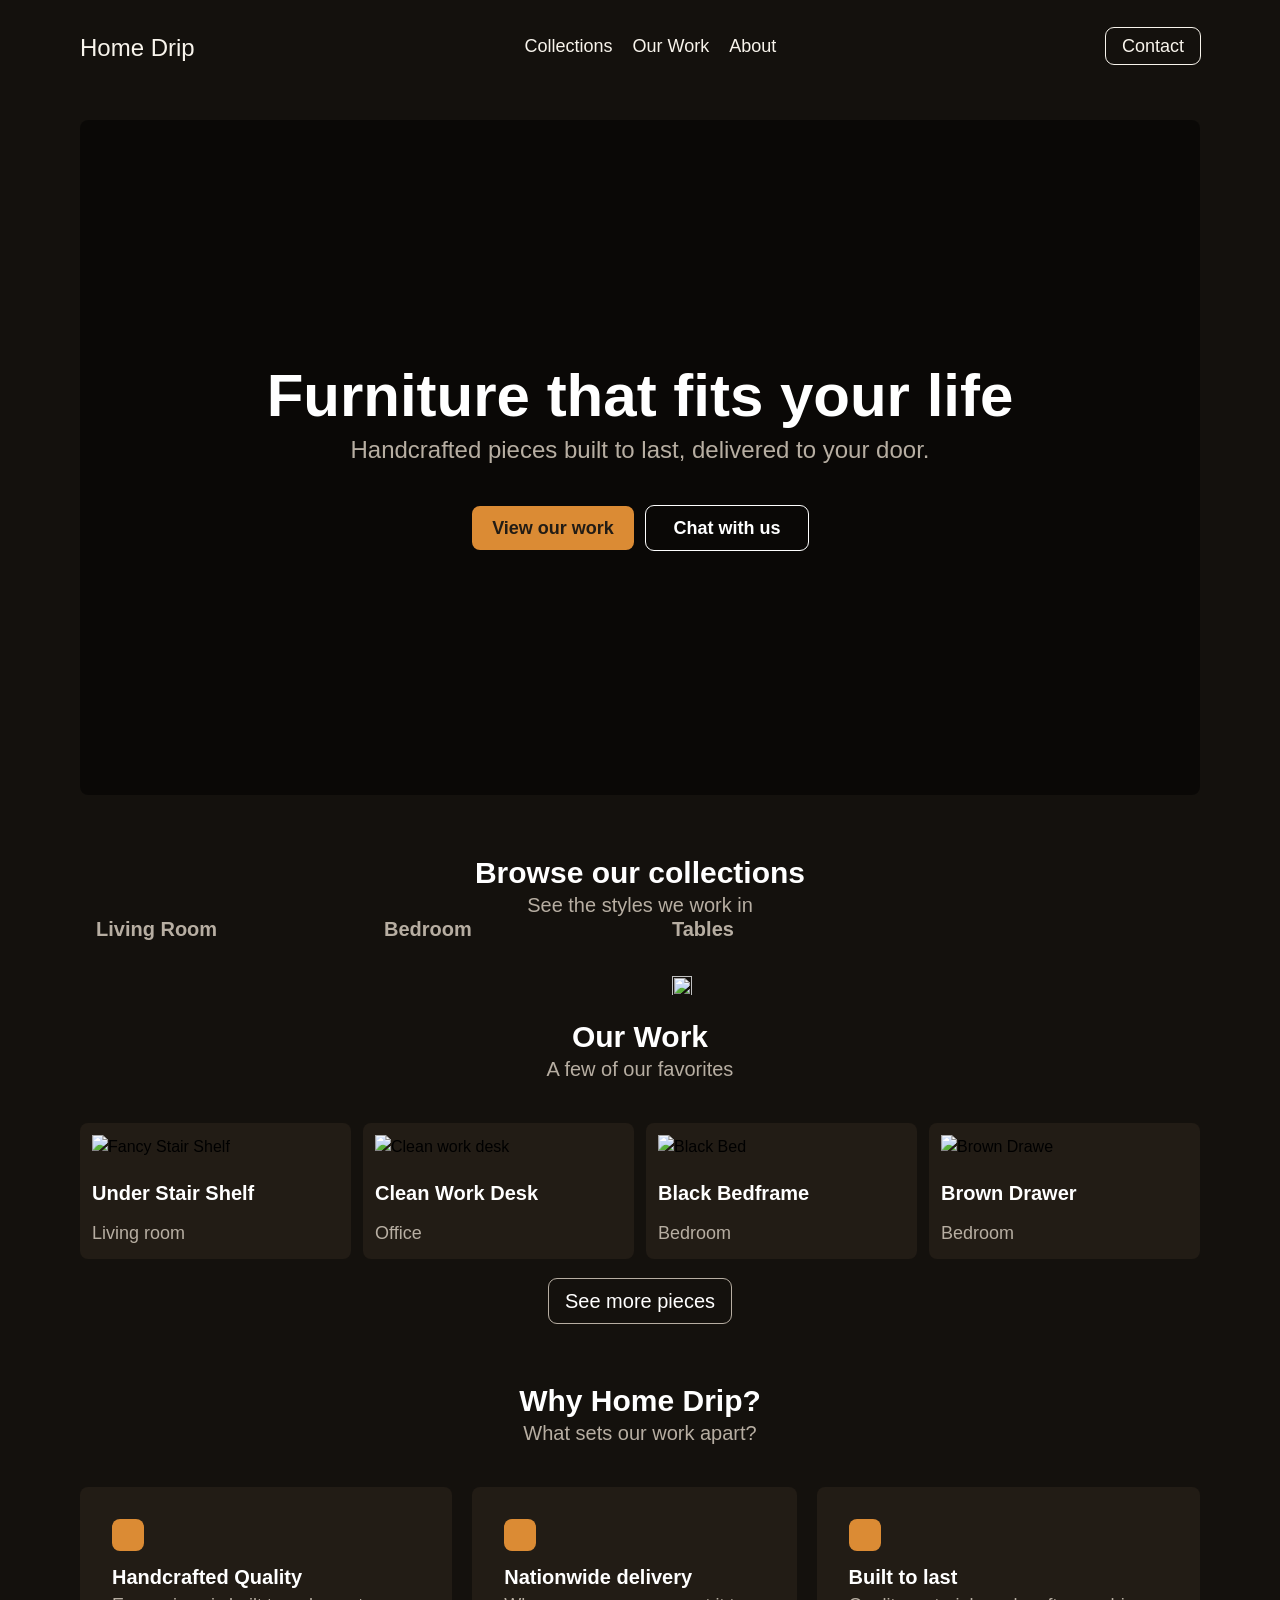
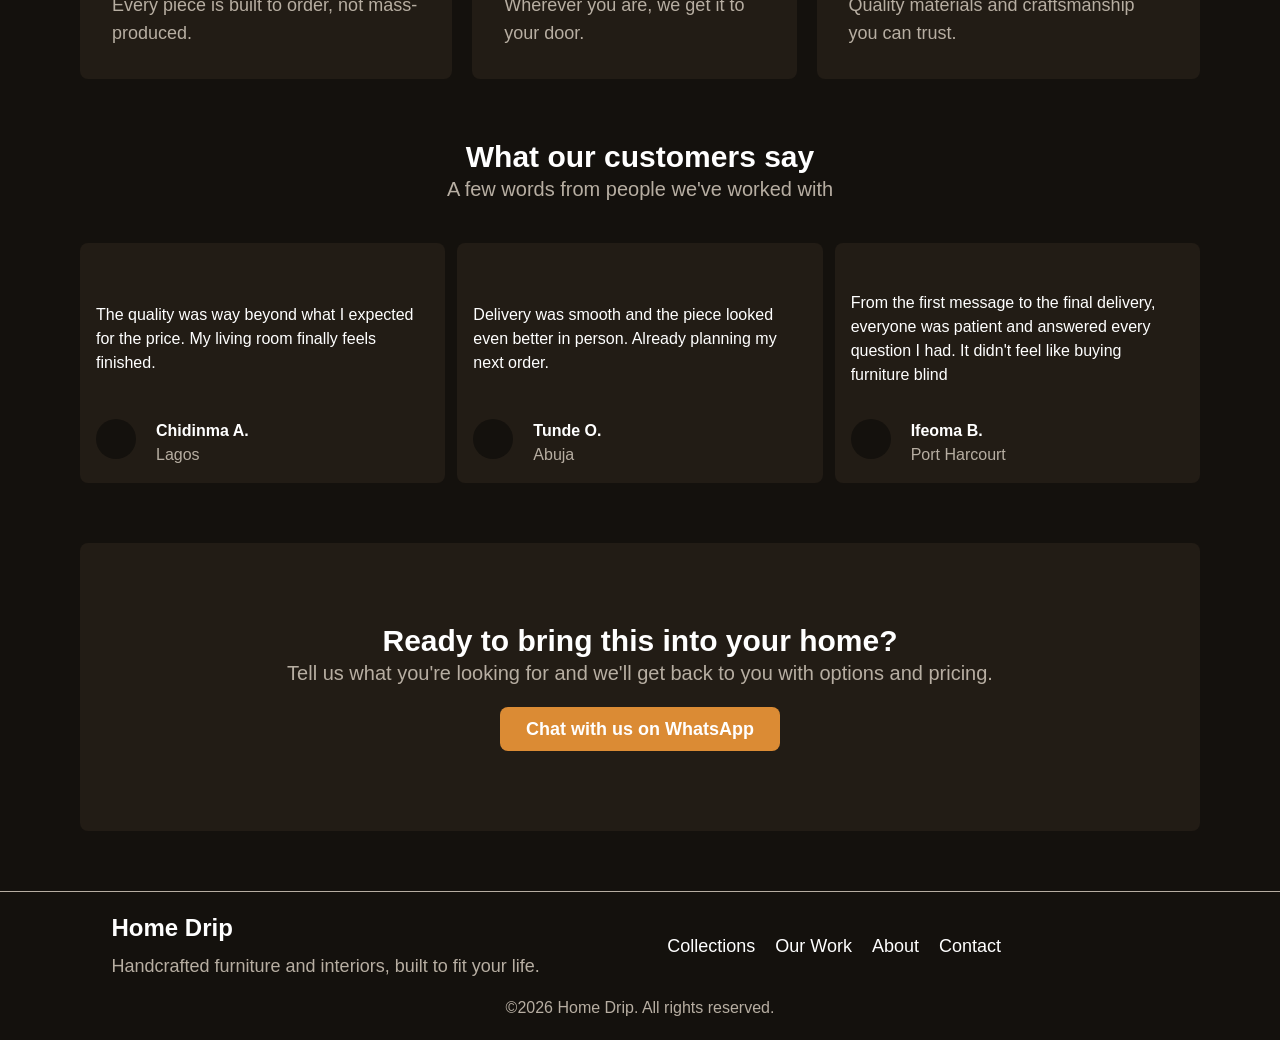
==== index.html @ f7064593 "File path check" ====
<!DOCTYPE html>
<html lang="en" class="scroll-smooth">
<head>
    <meta charset="UTF-8">
    <meta name="viewport" content="width=device-width, initial-scale=1.0">
    <link rel="stylesheet" href="./src/output.css">
    <script src="https://kit.fontawesome.com/fe6bbb0a27.js" crossorigin="anonymous"></script>
    <title>HomeDrip</title>
</head>
<body class="bg-base relative">
    <header class="fixed top-0 w-full z-100">
        <nav id="navbar" class="flex justify-between p-4 md:p-8 lg:px-20 text-text-primary">
            <div class="text-lg md:text-xl lg:text-2xl">Home Drip</div>

            <div class="hidden md:block">
                <ul class="flex gap-5 md:text-lg md:gap-5">
                    <a href="#collections" class="relative hover:text-primary hover:duration-300 after:absolute after:bottom-0 after:left-0 after:h-[2px] after:w-0 after:bg-primary after:transition-all after:duration-300 hover:after:w-full"><li>Collections</li></a>
                    <a href="#our-work" class="relative hover:text-primary hover:duration-300 after:absolute after:bottom-0 after:left-0 after:h-[2px] after:w-0 after:bg-primary after:transition-all after:duration-300 hover:after:w-full"><li>Our Work</li></a>
                    <a href="#about" class="relative hover:text-primary hover:duration-300 after:absolute after:bottom-0 after:left-0 after:h-[2px] after:w-0 after:bg-primary after:transition-all after:duration-300 hover:after:w-full"><li>About</li></a>
                </ul>
            </div>

            <div class="hidden md:block hover:-translate-y-2 transition duration-300">
                <a href="#contact" class="py-2 px-4 outline rounded-lg hover:outline hover:outline-primary hover:text-primary transition duration-400 md:text-lg">Contact</a>
            </div>

            <div id="hamburger" class="md:hidden w-6 h-6 flex flex-col justify-center gap-2">
                <span id="bar1" class="w-6 h-0.5 bg-text-primary rounded-full transition-transform duration-700"></span>
                <span id="bar2" class="w-6 h-0.5 bg-text-primary rounded-full transition-transform duration-700"></span>
                <span id="bar3" class="w-6 h-0.5 bg-text-primary rounded-full transition-transform duration-700"></span>
            </div>
        </nav>

        <div id="mobile-menu" class="hidden w-full h-auto p-5 bg-primary opacity-0 -translate-y-4 transition-all duration-700 pointer-events-none">
            <ul class="text-center flex flex-col gap-3">
                <a href="#collections" class="p-3 border rounded-lg text-white font-semibold active:bg-base"><li>Collections</li></a>
                <a href="#our-work" class="p-3 border rounded-lg text-white font-semibold active:bg-base"><li>Our Work</li></a>
                <a href="#about" class="p-3 border rounded-lg text-white font-semibold active:bg-base"><li>About</li></a>
                <a href="#contact" class="p-3 border rounded-lg text-white font-semibold active:bg-base"><li>Contact</li></a>
            </ul>
        </div>
    </header>

    <main class="px-5 md:px-10 lg:px-20">

        <!-- Hero Section -->
        <section class="w-full mb-15">

            <div class="mt-30 flex flex-col gap-5 md:flex-row lg:justify-center lg:items-center lg:h-[75vh] lg:overflow-hidden lg:relative lg:rounded-lg">

                <div class="rounded-xl md:hidden"><img src="https://res.cloudinary.com/pnfbjbp5/image/upload/v1790173655/Designer_1_mxif1m.png" alt="" class="rounded-xl"></div>

                <div class="text-white z-10 flex-1 flex flex-col gap-5 md:justify-center md:gap-10">
                    <div class="lg:mx-auto lg:text-center">
                        <h1 class="text-2xl font-semibold mb-2 md:text-3xl lg:text-6xl">Furniture that fits your life</h1>

                        <p class="text-text-muted md:text-lg lg:text-2xl">Handcrafted pieces built to last, delivered to your door.</p>
                    </div>

                    <div class="flex flex-col gap-3 text-center font-bold md:w-[70%] lg:w-[30%] lg:flex-row lg:text-lg lg:mx-auto">
                        <a href="#our-work" class="px-4 py-2 bg-primary text-surface rounded-lg hover:bg-primary/50 hover:text-white lg:flex-1">View our work</a>
                        <a href="https://wa.me/2348119739827" class="px-4 py-2 outline rounded-lg hover:bg-surface lg:flex-1">Chat with us</a>
                    </div>
                </div>

                <div class="hidden md:flex w-[50%] lg:w-full rounded-lg overflow-hidden lg:absolute"><img src="https://res.cloudinary.com/pnfbjbp5/image/upload/v1790173655/Designer_1_mxif1m.png" alt="" class="lg:w-full"></div>

                <div class="lg:absolute lg:w-full lg:h-full lg:bg-black/50 top-0 left-0 z-5"></div>

            </div>

        </section>

        <!-- Browse Our Collections -->
        <section id="collections" class="mb-15">

            <div>
                <div class="mb-5 lg:text-center lg:mb-10">
                    <h2 class="text-white text-xl font-semibold md:text-2xl lg:text-3xl">Browse our collections</h2>
                    <P class="text-text-muted md:text-lg lg:text-xl">See the styles we work in</P>
                </div>

                <div class="grid grid-cols-2 lg:grid-cols-4 lg:gap-8 gap-3">
                        <div class="relative text-text-muted lg:bg-[url(https://res.cloudinary.com/pnfbjbp5/image/upload/v1790334566/brown-chair-tv-console_bxjtbb.jpg)] lg:bg-cover rounded-lg">
                        <div class="absolute bg-base/50 w-full h-full"></div>
                        
                        <img src="https://res.cloudinary.com/pnfbjbp5/image/upload/v1790334566/brown-chair-tv-console_bxjtbb.jpg" alt="" class="lg:hidden">

                        <div class="absolute top-2 left-2 md:text-lg lg:text-xl md:left-4 md:top-4"><i class="fa-solid fa-couch"></i></div>
                        <div class="absolute bottom-2 left-2 font-bold md:text-lg lg:text-xl md:left-4 md:bottom-4">Living Room</div>
                        </div>

                    <div class="relative text-text-muted bg-[url(https://res.cloudinary.com/pnfbjbp5/image/upload/v1790168865/147936d4-1750-4619-88d1-a25b05a998a7_lohdo0.jpg)] bg-cover rounded-lg">
                        <div class="absolute bg-base/50 w-full h-full"></div>

                        <div class="absolute top-2 left-2 md:text-lg lg:text-xl md:left-4 md:top-4"><i class="fa-solid fa-bed"></i></div>
                        <div class="absolute bottom-2 left-2 font-bold md:text-lg lg:text-xl md:left-4 md:bottom-4">Bedroom</div>
                    </div>

                    <div class="relative text-text-muted bg-[url(https://res.cloudinary.com/pnfbjbp5/image/upload/v1790337154/black-white-table-1_vdnwpt.jpg)] bg-cover rounded-lg">
                        <div class="absolute bg-base/50 w-full h-full"></div>
                        
                        <div class="absolute top-2 left-2 md:text-lg lg:text-xl md:left-4 md:top-4"><img src="https://res.cloudinary.com/pnfbjbp5/image/upload/v1790338734/free_icon_1_fcdsuo.svg" alt="" class="w-5 h-5"></div>
                        <div class="absolute bottom-2 left-2 font-bold md:text-lg lg:text-xl md:left-4 md:bottom-4">Tables</div>
                    </div>

                    <div class="relative text-text-muted rounded-lg overflow-hidden">
                        <div class="absolute bg-base/50 w-full h-full"></div>
                        
                        <img src="https://res.cloudinary.com/pnfbjbp5/image/upload/v1790403546/dark-brown-table_etonez.jpg" alt="">

                        <div class="absolute top-2 left-2 md:text-lg lg:text-xl md:left-4 md:top-4"><img src="https://res.cloudinary.com/pnfbjbp5/image/upload/v1790400155/office_desk_studio_desk_chair_furniture_table_lamp_office_icon_124445_iwxhak.svg" alt="" class="w-5 h-5"></div>
                        <div class="absolute bottom-2 left-2 font-bold md:text-lg lg:text-xl md:left-4 md:bottom-4">Office</div>
                    </div>
                </div>
            </div>

        </section>

        <!-- Our Work -->
        <section id="our-work" class="mb-15">
            <div class="flex flex-col">
                <div class="mb-5 lg:text-center lg:mb-10">
                    <h2 class="text-white text-xl font-semibold md:text-2xl lg:text-3xl">Our Work</h2>
                    <p class="text-text-muted md:text-lg lg:text-xl">A few of our favorites</p>
                </div>

                <div class="grid grid-cols-2 gap-3 md:grid-cols-3 lg:grid-cols-4">

                    <div class="piece-card p-3 bg-surface flex flex-col gap-3 lg:gap-5 rounded-lg cursor-pointer transition duration-300 hover:-translate-y-1 hover:shadow-xl" data-piece-id="under-stair-shelf" role="button" tabindex="0" aria-label="View Under Stair Shelf">
                        <img src="https://res.cloudinary.com/pnfbjbp5/image/upload/v1790173311/stair-shelf-light_pn411f.jpg" alt="Fancy Stair Shelf" class="h-[60%] lg:h-[70%]">

                        <div class="flex flex-col lg:gap-3">
                            <h3 class="text-white font-bold lg:text-xl">Under Stair Shelf</h3>
                            <p class="text-text-muted lg:text-lg">Living room</p>
                        </div>
                    </div>

                    <div class="piece-card p-3 bg-surface flex flex-col gap-3 lg:gap-5 rounded-lg cursor-pointer transition duration-300 hover:-translate-y-1 hover:shadow-xl" data-piece-id="clean-work-desk" role="button" tabindex="0" aria-label="View Clean Work Desk">
                        <img src="https://res.cloudinary.com/pnfbjbp5/image/upload/v1790401933/black-white-table-drawer_jtpmjr.jpg" alt="Clean work desk" class="h-[60%] lg:h-[70%]">

                        <div class="flex flex-col lg:gap-3">
                            <h3 class="text-white font-bold lg:text-xl">Clean Work Desk</h3>
                            <p class="text-text-muted lg:text-lg">Office</p>
                        </div>
                    </div>

                    <div class="piece-card p-3 bg-surface flex flex-col gap-3 lg:gap-5 rounded-lg cursor-pointer transition duration-300 hover:-translate-y-1 hover:shadow-xl" data-piece-id="black-bedframe" role="button" tabindex="0" aria-label="View Black Bedframe">
                        <img src="https://res.cloudinary.com/pnfbjbp5/image/upload/v1790401973/black-bed_hqzvat.jpg" alt="Black Bed" class="h-[60%] lg:h-[70%]">

                        <div class="flex flex-col lg:gap-3">
                            <h3 class="text-white font-bold lg:text-xl">Black Bedframe</h3>
                            <p class="text-text-muted lg:text-lg">Bedroom</p>
                        </div>
                    </div>

                    <div class="piece-card p-3 bg-surface flex flex-col gap-3 rounded-lg md:hidden lg:flex lg:gap-5 cursor-pointer transition duration-300 hover:-translate-y-1 hover:shadow-xl" data-piece-id="brown-drawer" role="button" tabindex="0" aria-label="View Brown Drawer">
                        <img src="https://res.cloudinary.com/pnfbjbp5/image/upload/v1790402412/brown-drawer_i7ycuj.jpg" alt="Brown Drawe" class="h-[60%] lg:h-[70%]">

                        <div class="flex flex-col lg:gap-3">
                            <h3 class="text-white font-bold lg:text-xl">Brown Drawer</h3>
                            <p class="text-text-muted lg:text-lg">Bedroom</p>
                        </div>
                    </div>
                </div>

                <a href="gallery.html" class="mt-5 inline-block py-2 px-4 outline outline-text-muted text-white rounded-lg mx-auto hover:bg-primary transition duration-300 lg:text-xl">See more pieces</a>

            </div>

        </section>

        <!-- Why Home Drip -->
         <section id="about" class="mb-15">

            <div>

                <div class="mb-5 lg:text-center lg:mb-10">
                    <h2 class="text-white text-xl font-semibold md:text-2xl lg:text-3xl">Why Home Drip?</h2>
                    <p class="text-text-muted md:text-lg lg:text-xl">What sets our work apart?</p>
                </div>

                <div class="flex flex-col md:flex-row justify-center gap-5">

                    <div class="flex lg:flex-col lg:p-8 items-start gap-3 bg-surface p-4 rounded-lg">
                        <i class="fa-solid fa-hammer text-white p-4 bg-primary rounded-lg lg:text-xl"></i>

                        <div>
                            <h3 class="text-white font-semibold lg:text-xl">Handcrafted Quality</h3>
                            <p class="text-text-muted lg:text-lg">Every piece is built to order, not mass-produced.</p>
                        </div>
                    </div>

                    <div class="flex lg:flex-col lg:p-8 items-start gap-3 bg-surface p-4 rounded-lg">
                        
                        <i class="fa-solid fa-truck text-white p-4 bg-primary rounded-lg lg:text-xl"></i>

                        <div>
                            <h3 class="text-white font-semibold lg:text-xl">Nationwide delivery</h3>
                            <p class="text-text-muted lg:text-lg">Wherever you are, we get it to your door.</p>
                        </div>
                    </div>

                    <div class="flex lg:flex-col lg:p-8 items-start gap-3 bg-surface p-4  rounded-lg">
                        
                        <i class="fa-solid fa-check-double text-white p-4 bg-primary rounded-lg lg:text-xl"></i>

                        <div>
                            <h3 class="text-white font-semibold lg:text-xl">Built to last</h3>
                            <p class="text-text-muted lg:text-lg">Quality materials and craftsmanship you can trust.</p>
                        </div>
                    </div>

                </div>
            </div>

         </section>

         <!-- Testimonials -->
          <section class="mb-15">

            <div>
                <div class="mb-5 lg:text-center lg:mb-10">
                    <h2 class="text-white text-xl font-semibold md:text-2xl lg:text-3xl">What our customers say</h2>
                    <p class="text-text-muted md:text-lg lg:text-xl">A few words from people we've worked with</p>
                </div>

                <div class="flex flex-col md:flex-row gap-3">
                    <div class="flex flex-col gap-5 md:w-[33%]">

                        <div class="p-4 flex flex-col gap-3 bg-surface rounded-lg md:h-60 md:justify-between">
                            <i class="fa-solid fa-quote-left text-primary"></i>

                            <p class="text-white">The quality was way beyond what I expected for the price. My living room finally feels finished.</p>

                            <div class="flex items-start gap-5">
                                <div class="w-10 h-10 bg-base rounded-full"></div>

                                <div>
                                    <h4 class="text-white font-semibold">Chidinma A.</h4>
                                    <p class="text-text-muted">Lagos</p>
                                </div>
                            </div>
                        </div>

                    </div>

                    <div class="flex flex-col gap-5 md:w-[33%]">

                        <div class="p-4 flex flex-col gap-3 bg-surface rounded-lg md:h-60 md:justify-between">
                            <i class="fa-solid fa-quote-left text-primary"></i>

                            <p class="text-white">Delivery was smooth and the piece looked even better in person. Already planning my next order.</p>

                            <div class="flex items-start gap-5">
                                <div class="w-10 h-10 bg-base rounded-full"></div>

                                <div>
                                    <h4 class="text-white font-semibold">Tunde O.</h4>
                                    <p class="text-text-muted">Abuja</p>
                                </div>
                            </div>
                        </div>

                    </div>

                    <div class="flex flex-col gap-5 md:w-[33%]">

                        <div class="p-4 flex flex-col gap-3 bg-surface rounded-lg md:h-60 md:justify-between">
                            <i class="fa-solid fa-quote-left text-primary"></i>

                            <p class="text-white">From the first message to the final delivery, everyone was patient and answered every question I had. It didn't feel like buying furniture blind</p>

                            <div class="flex items-start gap-5">
                                <div class="w-10 h-10 bg-base rounded-full"></div>

                                <div>
                                    <h4 class="text-white font-semibold">Ifeoma B.</h4>
                                    <p class="text-text-muted">Port Harcourt</p>
                                </div>
                            </div>
                        </div>

                    </div>

                </div>

            </div>

          </section>

          <!-- Contact Section -->
           <section id="contact" class="mb-15 md:text-center md:bg-surface md:py-20 md:rounded-lg">

                <div class="md:w-[60%] lg:w-full md:mx-auto">

                    <div class="mb-5">
                        <h2 class="text-white font-semibold text-xl md:text-2xl lg:text-3xl">Ready to bring this into your home?</h2>
                        <p class="text-text-muted md:text-lg lg:text-xl">Tell us what you're looking for and we'll get back to you with options and pricing.</p>
                    </div>

                    <div class="flex flex-col gap-3 text-center">
                        <a href="https://wa.me/2348119739827" class="px-4 py-2 bg-primary text-white font-bold rounded-lg md:w-[50%] lg:w-[25%] lg:text-lg md:mx-auto hover:text-base">Chat with us on WhatsApp</a>
                    </div>
                    
                </div>

           </section>
    </main>

    <!-- Footer Section -->
    <footer>
        <section class="mb-5 pt-5 border-t border-text-muted">

            <div>
                <div class="flex flex-col gap-4 items-center lg:flex-row lg:justify-evenly">

                    <div class="flex flex-col gap-4 items-center lg:items-start lg:gap-2">
                        <h2 class="text-white text-xl font-semibold md:text-2xl">Home Drip</h2>
                        <p class="text-text-muted text-center md:text-lg">Handcrafted furniture and interiors, built to fit your life.</p>
                    </div>
                    
                    <ul class="text-white flex gap-3 md:text-lg md:gap-5">
                        <li><a href="#collections" class="relative hover:text-primary hover:duration-300 after:absolute after:bottom-0 after:left-0 after:h-[2px] after:w-0 after:bg-primary after:transition-all after:duration-300 hover:after:w-full">Collections</a></li>
                        <li><a href="#our-work" class="relative hover:text-primary hover:duration-300 after:absolute after:bottom-0 after:left-0 after:h-[2px] after:w-0 after:bg-primary after:transition-all after:duration-300 hover:after:w-full">Our Work</a></li>
                        <li><a href="#about" class="relative hover:text-primary hover:duration-300 after:absolute after:bottom-0 after:left-0 after:h-[2px] after:w-0 after:bg-primary after:transition-all after:duration-300 hover:after:w-full">About</a></li>
                        <li><a href="#contact" class="relative hover:text-primary hover:duration-300 after:absolute after:bottom-0 after:left-0 after:h-[2px] after:w-0 after:bg-primary after:transition-all after:duration-300 hover:after:w-full">Contact</a></li>
                    </ul>

                    <div class="text-primary text-2xl flex gap-5 md:text-3xl">
                        <a href="https://www.instagram.com/_homedrip?utm_source=qr&stkn=MTdvbTRqb2RuMW4xbg==" class="hover:-translate-y-2 transition duration-400"><i class="fa-brands fa-instagram"></i></a>
                        <a href="https://wa.me/2348119739827" class="hover:-translate-y-2 transition duration-400"><i class="fa-brands fa-whatsapp"></i></a>
                        <a href="https://www.tiktok.com/@homedrip_ng?_r=1&_t=ZS-9ADiIRwLSNQ" class="hover:-translate-y-2 transition duration-400"><i class="fa-brands fa-tiktok"></i></a>
                    </div>

                </div>

                <p class="text-text-muted text-center mt-4">&copy;2026 Home Drip. All rights reserved.</p>
            </div>

        </section>
    </footer>

    <div id="gallery-modal" class="hidden fixed inset-0 z-110 bg-base/90 backdrop-blur-sm overflow-hidden">
        <div class="relative h-full w-full flex items-center justify-center px-4 py-8">
            <button id="close-gallery-modal" class="absolute right-4 top-4 z-20 flex h-11 w-11 items-center justify-center rounded-full bg-surface/80 text-lg text-white transition hover:bg-primary" aria-label="Close gallery modal">
                <i class="fas fa-x"></i>
            </button>

            <div class="relative w-full max-w-5xl rounded-2xl bg-base border border-white/10 shadow-2xl">
                <button id="prev-media" class="absolute left-3 top-1/2 z-20 flex h-10 w-10 -translate-y-1/2 items-center justify-center rounded-full bg-surface/80 text-white transition hover:bg-primary" aria-label="Previous media item">
                    <i class="fa-solid fa-circle-chevron-left"></i>
                </button>

                <button id="next-media" class="absolute right-3 top-1/2 z-20 flex h-10 w-10 -translate-y-1/2 items-center justify-center rounded-full bg-surface/80 text-white transition hover:bg-primary" aria-label="Next media item">
                    <i class="fa-solid fa-circle-chevron-right"></i>
                </button>

                <div id="modal-media" class="h-[300px] w-full overflow-hidden rounded-t-2xl bg-black sm:h-[360px] md:h-[480px]"></div>

                <div class="px-5 py-4 text-center sm:px-8">
                    <div id="modal-title" class="text-lg font-semibold text-white sm:text-2xl"></div>
                    <div id="modal-category" class="mt-1 text-sm text-text-muted sm:text-base"></div>
                    <div id="modal-caption" class="mt-2 text-xs text-text-muted sm:text-sm"></div>
                </div>
            </div>
        </div>
    </div>

    <script src="script.js"></script>
</body>
</html>
---- src/output.css ----
/*! tailwindcss v4.3.3 | MIT License | https://tailwindcss.com */
@layer properties;
@layer theme, base, components, utilities;
@layer theme {
  :root, :host {
    --font-sans: -apple-system, BlinkMacSystemFont, "Segoe UI", Roboto, "Helvetica Neue",
      "Noto Sans", Arial, sans-serif, "Apple Color Emoji", "Segoe UI Emoji",
      "Segoe UI Symbol", "Noto Color Emoji";
    --font-mono: ui-monospace, SFMono-Regular, Menlo, Monaco, Consolas, "Liberation Mono",
      "Courier New", monospace;
    --color-black: #000;
    --color-white: #fff;
    --spacing: 0.25rem;
    --container-5xl: 64rem;
    --text-xs: 0.75rem;
    --text-xs--line-height: calc(1 / 0.75);
    --text-sm: 0.875rem;
    --text-sm--line-height: calc(1.25 / 0.875);
    --text-lg: 1.125rem;
    --text-lg--line-height: calc(1.75 / 1.125);
    --text-xl: 1.25rem;
    --text-xl--line-height: calc(1.75 / 1.25);
    --text-2xl: 1.5rem;
    --text-2xl--line-height: calc(2 / 1.5);
    --text-3xl: 1.875rem;
    --text-3xl--line-height: calc(2.25 / 1.875);
    --text-6xl: 3.75rem;
    --text-6xl--line-height: 1;
    --font-weight-semibold: 600;
    --font-weight-bold: 700;
    --radius-lg: 0.5rem;
    --radius-xl: 0.75rem;
    --radius-2xl: 1rem;
    --blur-sm: 8px;
    --default-transition-duration: 150ms;
    --default-transition-timing-function: cubic-bezier(0.4, 0, 0.2, 1);
    --default-font-family: var(--font-sans);
    --default-mono-font-family: var(--font-mono);
    --color-base: #14110D;
    --color-surface: #221C15;
    --color-primary: #DB8B34;
    --color-text-primary: #F8F4EC;
    --color-text-muted: #B7AEA2;
  }
}
@layer base {
  *, ::after, ::before, ::backdrop, ::file-selector-button {
    box-sizing: border-box;
    margin: 0;
    padding: 0;
    border: 0 solid;
  }
  html, :host {
    line-height: 1.5;
    -webkit-text-size-adjust: 100%;
    tab-size: 4;
    font-family: var(--default-font-family, -apple-system, BlinkMacSystemFont, "Segoe UI", Roboto, "Helvetica Neue", "Noto Sans", Arial, sans-serif, "Apple Color Emoji", "Segoe UI Emoji", "Segoe UI Symbol", "Noto Color Emoji");
    font-feature-settings: var(--default-font-feature-settings, normal);
    font-variation-settings: var(--default-font-variation-settings, normal);
    -webkit-tap-highlight-color: transparent;
  }
  hr {
    height: 0;
    color: inherit;
    border-top-width: 1px;
  }
  abbr:where([title]) {
    -webkit-text-decoration: underline dotted;
    text-decoration: underline dotted;
  }
  h1, h2, h3, h4, h5, h6 {
    font-size: inherit;
    font-weight: inherit;
  }
  a {
    color: inherit;
    -webkit-text-decoration: inherit;
    text-decoration: inherit;
  }
  b, strong {
    font-weight: bolder;
  }
  code, kbd, samp, pre {
    font-family: var(--default-mono-font-family, ui-monospace, SFMono-Regular, Menlo, Monaco, Consolas, "Liberation Mono", "Courier New", monospace);
    font-feature-settings: var(--default-mono-font-feature-settings, normal);
    font-variation-settings: var(--default-mono-font-variation-settings, normal);
    font-size: 1em;
  }
  small {
    font-size: 80%;
  }
  sub, sup {
    font-size: 75%;
    line-height: 0;
    position: relative;
    vertical-align: baseline;
  }
  sub {
    bottom: -0.25em;
  }
  sup {
    top: -0.5em;
  }
  table {
    text-indent: 0;
    border-color: inherit;
    border-collapse: collapse;
  }
  :-moz-focusring:where(:not(iframe)) {
    outline: auto;
  }
  progress {
    vertical-align: baseline;
  }
  summary {
    display: list-item;
  }
  ol, ul, menu {
    list-style: none;
  }
  img, svg, video, canvas, audio, iframe, embed, object {
    display: block;
    vertical-align: middle;
  }
  img, video {
    max-width: 100%;
    height: auto;
  }
  button, input, select, optgroup, textarea, ::file-selector-button {
    font: inherit;
    font-feature-settings: inherit;
    font-variation-settings: inherit;
    letter-spacing: inherit;
    color: inherit;
    border-radius: 0;
    background-color: transparent;
    opacity: 1;
  }
  :where(select:is([multiple], [size])) optgroup {
    font-weight: bolder;
  }
  :where(select:is([multiple], [size])) optgroup option {
    padding-inline-start: 20px;
  }
  ::file-selector-button {
    margin-inline-end: 4px;
  }
  ::placeholder {
    opacity: 1;
  }
  @supports (not (-webkit-appearance: -apple-pay-button))  or (contain-intrinsic-size: 1px) {
    ::placeholder {
      color: currentcolor;
      @supports (color: color-mix(in lab, red, red)) {
        color: color-mix(in oklab, currentcolor 50%, transparent);
      }
    }
  }
  textarea {
    resize: vertical;
  }
  ::-webkit-search-decoration {
    -webkit-appearance: none;
  }
  ::-webkit-date-and-time-value {
    min-height: 1lh;
    text-align: inherit;
  }
  ::-webkit-datetime-edit {
    display: inline-flex;
  }
  ::-webkit-datetime-edit-fields-wrapper {
    padding: 0;
  }
  ::-webkit-datetime-edit, ::-webkit-datetime-edit-year-field, ::-webkit-datetime-edit-month-field, ::-webkit-datetime-edit-day-field, ::-webkit-datetime-edit-hour-field, ::-webkit-datetime-edit-minute-field, ::-webkit-datetime-edit-second-field, ::-webkit-datetime-edit-millisecond-field, ::-webkit-datetime-edit-meridiem-field {
    padding-block: 0;
  }
  ::-webkit-calendar-picker-indicator {
    line-height: 1;
  }
  :-moz-ui-invalid {
    box-shadow: none;
  }
  button, input:where([type="button"], [type="reset"], [type="submit"]), ::file-selector-button {
    appearance: button;
  }
  ::-webkit-inner-spin-button, ::-webkit-outer-spin-button {
    height: auto;
  }
  [hidden]:where(:not([hidden="until-found"])) {
    display: none !important;
  }
}
@layer utilities {
  .pointer-events-none {
    pointer-events: none;
  }
  .absolute {
    position: absolute;
  }
  .fixed {
    position: fixed;
  }
  .relative {
    position: relative;
  }
  .inset-0 {
    inset: 0px;
  }
  .top-0 {
    top: 0px;
  }
  .top-1 {
    top: var(--spacing);
  }
  .top-1\/2 {
    top: calc(1 / 2 * 100%);
  }
  .top-2 {
    top: calc(var(--spacing) * 2);
  }
  .top-4 {
    top: calc(var(--spacing) * 4);
  }
  .right-3 {
    right: calc(var(--spacing) * 3);
  }
  .right-4 {
    right: calc(var(--spacing) * 4);
  }
  .bottom-2 {
    bottom: calc(var(--spacing) * 2);
  }
  .left-0 {
    left: 0px;
  }
  .left-2 {
    left: calc(var(--spacing) * 2);
  }
  .left-3 {
    left: calc(var(--spacing) * 3);
  }
  .z-5 {
    z-index: 5;
  }
  .z-10 {
    z-index: 10;
  }
  .z-20 {
    z-index: 20;
  }
  .z-100 {
    z-index: 100;
  }
  .z-110 {
    z-index: 110;
  }
  .mx-auto {
    margin-inline: auto;
  }
  .mt-1 {
    margin-top: var(--spacing);
  }
  .mt-2 {
    margin-top: calc(var(--spacing) * 2);
  }
  .mt-4 {
    margin-top: calc(var(--spacing) * 4);
  }
  .mt-5 {
    margin-top: calc(var(--spacing) * 5);
  }
  .mt-25 {
    margin-top: calc(var(--spacing) * 25);
  }
  .mt-30 {
    margin-top: calc(var(--spacing) * 30);
  }
  .mb-2 {
    margin-bottom: calc(var(--spacing) * 2);
  }
  .mb-5 {
    margin-bottom: calc(var(--spacing) * 5);
  }
  .mb-15 {
    margin-bottom: calc(var(--spacing) * 15);
  }
  .mb-20 {
    margin-bottom: calc(var(--spacing) * 20);
  }
  .flex {
    display: flex;
  }
  .grid {
    display: grid;
  }
  .hidden {
    display: none;
  }
  .inline-block {
    display: inline-block;
  }
  .table {
    display: table;
  }
  .h-0 {
    height: 0px;
  }
  .h-0\.5 {
    height: calc(var(--spacing) * 0.5);
  }
  .h-5 {
    height: calc(var(--spacing) * 5);
  }
  .h-6 {
    height: calc(var(--spacing) * 6);
  }
  .h-10 {
    height: calc(var(--spacing) * 10);
  }
  .h-11 {
    height: calc(var(--spacing) * 11);
  }
  .h-\[60\%\] {
    height: 60%;
  }
  .h-\[220px\] {
    height: 220px;
  }
  .h-\[300px\] {
    height: 300px;
  }
  .h-\[350px\] {
    height: 350px;
  }
  .h-auto {
    height: auto;
  }
  .h-full {
    height: 100%;
  }
  .w-5 {
    width: calc(var(--spacing) * 5);
  }
  .w-6 {
    width: calc(var(--spacing) * 6);
  }
  .w-10 {
    width: calc(var(--spacing) * 10);
  }
  .w-11 {
    width: calc(var(--spacing) * 11);
  }
  .w-\[50\%\] {
    width: 50%;
  }
  .w-full {
    width: 100%;
  }
  .max-w-5xl {
    max-width: var(--container-5xl);
  }
  .flex-1 {
    flex: 1;
  }
  .border-collapse {
    border-collapse: collapse;
  }
  .-translate-y-1 {
    --tw-translate-y: calc(var(--spacing) * -1);
    translate: var(--tw-translate-x) var(--tw-translate-y);
  }
  .-translate-y-1\.5 {
    --tw-translate-y: calc(var(--spacing) * -1.5);
    translate: var(--tw-translate-x) var(--tw-translate-y);
  }
  .-translate-y-1\/2 {
    --tw-translate-y: calc(calc(1 / 2 * 100%) * -1);
    translate: var(--tw-translate-x) var(--tw-translate-y);
  }
  .-translate-y-4 {
    --tw-translate-y: calc(var(--spacing) * -4);
    translate: var(--tw-translate-x) var(--tw-translate-y);
  }
  .translate-y-1 {
    --tw-translate-y: var(--spacing);
    translate: var(--tw-translate-x) var(--tw-translate-y);
  }
  .translate-y-1\.5 {
    --tw-translate-y: calc(var(--spacing) * 1.5);
    translate: var(--tw-translate-x) var(--tw-translate-y);
  }
  .-rotate-45 {
    rotate: calc(45deg * -1);
  }
  .rotate-45 {
    rotate: 45deg;
  }
  .cursor-pointer {
    cursor: pointer;
  }
  .resize {
    resize: both;
  }
  .grid-cols-1 {
    grid-template-columns: repeat(1, minmax(0, 1fr));
  }
  .grid-cols-2 {
    grid-template-columns: repeat(2, minmax(0, 1fr));
  }
  .flex-col {
    flex-direction: column;
  }
  .items-center {
    align-items: center;
  }
  .items-start {
    align-items: flex-start;
  }
  .justify-between {
    justify-content: space-between;
  }
  .justify-center {
    justify-content: center;
  }
  .gap-2 {
    gap: calc(var(--spacing) * 2);
  }
  .gap-3 {
    gap: calc(var(--spacing) * 3);
  }
  .gap-4 {
    gap: calc(var(--spacing) * 4);
  }
  .gap-5 {
    gap: calc(var(--spacing) * 5);
  }
  .overflow-hidden {
    overflow: hidden;
  }
  .overflow-x-auto {
    overflow-x: auto;
  }
  .scroll-smooth {
    scroll-behavior: smooth;
  }
  .rounded-2xl {
    border-radius: var(--radius-2xl);
  }
  .rounded-full {
    border-radius: calc(infinity * 1px);
  }
  .rounded-lg {
    border-radius: var(--radius-lg);
  }
  .rounded-xl {
    border-radius: var(--radius-xl);
  }
  .rounded-t-2xl {
    border-top-left-radius: var(--radius-2xl);
    border-top-right-radius: var(--radius-2xl);
  }
  .border {
    border-style: var(--tw-border-style);
    border-width: 1px;
  }
  .border-5 {
    border-style: var(--tw-border-style);
    border-width: 5px;
  }
  .border-t {
    border-top-style: var(--tw-border-style);
    border-top-width: 1px;
  }
  .border-primary {
    border-color: var(--color-primary);
  }
  .border-text-muted {
    border-color: var(--color-text-muted);
  }
  .border-white {
    border-color: var(--color-white);
  }
  .border-white\/10 {
    border-color: color-mix(in srgb, #fff 10%, transparent);
    @supports (color: color-mix(in lab, red, red)) {
      border-color: color-mix(in oklab, var(--color-white) 10%, transparent);
    }
  }
  .bg-base {
    background-color: var(--color-base);
  }
  .bg-base\/50 {
    background-color: color-mix(in srgb, #14110D 50%, transparent);
    @supports (color: color-mix(in lab, red, red)) {
      background-color: color-mix(in oklab, var(--color-base) 50%, transparent);
    }
  }
  .bg-base\/90 {
    background-color: color-mix(in srgb, #14110D 90%, transparent);
    @supports (color: color-mix(in lab, red, red)) {
      background-color: color-mix(in oklab, var(--color-base) 90%, transparent);
    }
  }
  .bg-black {
    background-color: var(--color-black);
  }
  .bg-primary {
    background-color: var(--color-primary);
  }
  .bg-surface {
    background-color: var(--color-surface);
  }
  .bg-surface\/80 {
    background-color: color-mix(in srgb, #221C15 80%, transparent);
    @supports (color: color-mix(in lab, red, red)) {
      background-color: color-mix(in oklab, var(--color-surface) 80%, transparent);
    }
  }
  .bg-text-primary {
    background-color: var(--color-text-primary);
  }
  .bg-\[url\(https\:\/\/res\.cloudinary\.com\/pnfbjbp5\/image\/upload\/v1790168865\/147936d4-1750-4619-88d1-a25b05a998a7_lohdo0\.jpg\)\] {
    background-image: url(https://res.cloudinary.com/pnfbjbp5/image/upload/v1790168865/147936d4-1750-4619-88d1-a25b05a998a7_lohdo0.jpg);
  }
  .bg-\[url\(https\:\/\/res\.cloudinary\.com\/pnfbjbp5\/image\/upload\/v1790337154\/black-white-table-1_vdnwpt\.jpg\)\] {
    background-image: url(https://res.cloudinary.com/pnfbjbp5/image/upload/v1790337154/black-white-table-1_vdnwpt.jpg);
  }
  .bg-cover {
    background-size: cover;
  }
  .object-cover {
    object-fit: cover;
  }
  .p-3 {
    padding: calc(var(--spacing) * 3);
  }
  .p-4 {
    padding: calc(var(--spacing) * 4);
  }
  .p-5 {
    padding: calc(var(--spacing) * 5);
  }
  .px-1 {
    padding-inline: var(--spacing);
  }
  .px-4 {
    padding-inline: calc(var(--spacing) * 4);
  }
  .px-5 {
    padding-inline: calc(var(--spacing) * 5);
  }
  .py-1 {
    padding-block: var(--spacing);
  }
  .py-2 {
    padding-block: calc(var(--spacing) * 2);
  }
  .py-4 {
    padding-block: calc(var(--spacing) * 4);
  }
  .py-8 {
    padding-block: calc(var(--spacing) * 8);
  }
  .pt-5 {
    padding-top: calc(var(--spacing) * 5);
  }
  .text-center {
    text-align: center;
  }
  .text-left {
    text-align: left;
  }
  .text-2xl {
    font-size: var(--text-2xl);
    line-height: var(--tw-leading, var(--text-2xl--line-height));
  }
  .text-lg {
    font-size: var(--text-lg);
    line-height: var(--tw-leading, var(--text-lg--line-height));
  }
  .text-sm {
    font-size: var(--text-sm);
    line-height: var(--tw-leading, var(--text-sm--line-height));
  }
  .text-xl {
    font-size: var(--text-xl);
    line-height: var(--tw-leading, var(--text-xl--line-height));
  }
  .text-xs {
    font-size: var(--text-xs);
    line-height: var(--tw-leading, var(--text-xs--line-height));
  }
  .font-bold {
    --tw-font-weight: var(--font-weight-bold);
    font-weight: var(--font-weight-bold);
  }
  .font-semibold {
    --tw-font-weight: var(--font-weight-semibold);
    font-weight: var(--font-weight-semibold);
  }
  .whitespace-nowrap {
    white-space: nowrap;
  }
  .text-primary {
    color: var(--color-primary);
  }
  .text-surface {
    color: var(--color-surface);
  }
  .text-text-muted {
    color: var(--color-text-muted);
  }
  .text-text-primary {
    color: var(--color-text-primary);
  }
  .text-white {
    color: var(--color-white);
  }
  .underline {
    text-decoration-line: underline;
  }
  .opacity-0 {
    opacity: 0%;
  }
  .shadow-2xl {
    --tw-shadow: 0 25px 50px -12px var(--tw-shadow-color, rgb(0 0 0 / 0.25));
    box-shadow: var(--tw-inset-shadow), var(--tw-inset-ring-shadow), var(--tw-ring-offset-shadow), var(--tw-ring-shadow), var(--tw-shadow);
  }
  .outline {
    outline-style: var(--tw-outline-style);
    outline-width: 1px;
  }
  .outline-text-muted {
    outline-color: var(--color-text-muted);
  }
  .filter {
    filter: var(--tw-blur,) var(--tw-brightness,) var(--tw-contrast,) var(--tw-grayscale,) var(--tw-hue-rotate,) var(--tw-invert,) var(--tw-saturate,) var(--tw-sepia,) var(--tw-drop-shadow,);
  }
  .backdrop-blur-sm {
    --tw-backdrop-blur: blur(var(--blur-sm));
    -webkit-backdrop-filter: var(--tw-backdrop-blur,) var(--tw-backdrop-brightness,) var(--tw-backdrop-contrast,) var(--tw-backdrop-grayscale,) var(--tw-backdrop-hue-rotate,) var(--tw-backdrop-invert,) var(--tw-backdrop-opacity,) var(--tw-backdrop-saturate,) var(--tw-backdrop-sepia,);
    backdrop-filter: var(--tw-backdrop-blur,) var(--tw-backdrop-brightness,) var(--tw-backdrop-contrast,) var(--tw-backdrop-grayscale,) var(--tw-backdrop-hue-rotate,) var(--tw-backdrop-invert,) var(--tw-backdrop-opacity,) var(--tw-backdrop-saturate,) var(--tw-backdrop-sepia,);
  }
  .backdrop-filter {
    -webkit-backdrop-filter: var(--tw-backdrop-blur,) var(--tw-backdrop-brightness,) var(--tw-backdrop-contrast,) var(--tw-backdrop-grayscale,) var(--tw-backdrop-hue-rotate,) var(--tw-backdrop-invert,) var(--tw-backdrop-opacity,) var(--tw-backdrop-saturate,) var(--tw-backdrop-sepia,);
    backdrop-filter: var(--tw-backdrop-blur,) var(--tw-backdrop-brightness,) var(--tw-backdrop-contrast,) var(--tw-backdrop-grayscale,) var(--tw-backdrop-hue-rotate,) var(--tw-backdrop-invert,) var(--tw-backdrop-opacity,) var(--tw-backdrop-saturate,) var(--tw-backdrop-sepia,);
  }
  .transition {
    transition-property: color, background-color, border-color, outline-color, text-decoration-color, fill, stroke, --tw-gradient-from, --tw-gradient-via, --tw-gradient-to, opacity, box-shadow, transform, translate, scale, rotate, filter, -webkit-backdrop-filter, backdrop-filter, display, content-visibility, overlay, pointer-events;
    transition-timing-function: var(--tw-ease, var(--default-transition-timing-function));
    transition-duration: var(--tw-duration, var(--default-transition-duration));
  }
  .transition-all {
    transition-property: all;
    transition-timing-function: var(--tw-ease, var(--default-transition-timing-function));
    transition-duration: var(--tw-duration, var(--default-transition-duration));
  }
  .transition-transform {
    transition-property: transform, translate, scale, rotate;
    transition-timing-function: var(--tw-ease, var(--default-transition-timing-function));
    transition-duration: var(--tw-duration, var(--default-transition-duration));
  }
  .duration-300 {
    --tw-duration: 300ms;
    transition-duration: 300ms;
  }
  .duration-400 {
    --tw-duration: 400ms;
    transition-duration: 400ms;
  }
  .duration-700 {
    --tw-duration: 700ms;
    transition-duration: 700ms;
  }
  .after\:absolute::after {
    content: var(--tw-content);
    position: absolute;
  }
  .after\:bottom-0::after {
    content: var(--tw-content);
    bottom: 0px;
  }
  .after\:left-0::after {
    content: var(--tw-content);
    left: 0px;
  }
  .after\:h-\[2px\]::after {
    content: var(--tw-content);
    height: 2px;
  }
  .after\:w-0::after {
    content: var(--tw-content);
    width: 0px;
  }
  .after\:bg-primary::after {
    content: var(--tw-content);
    background-color: var(--color-primary);
  }
  .after\:transition-all::after {
    content: var(--tw-content);
    transition-property: all;
    transition-timing-function: var(--tw-ease, var(--default-transition-timing-function));
    transition-duration: var(--tw-duration, var(--default-transition-duration));
  }
  .after\:duration-300::after {
    content: var(--tw-content);
    --tw-duration: 300ms;
    transition-duration: 300ms;
  }
  @media (hover: hover) {
    .hover\:-translate-y-1:hover {
      --tw-translate-y: calc(var(--spacing) * -1);
      translate: var(--tw-translate-x) var(--tw-translate-y);
    }
    .hover\:-translate-y-2:hover {
      --tw-translate-y: calc(var(--spacing) * -2);
      translate: var(--tw-translate-x) var(--tw-translate-y);
    }
    .hover\:bg-primary:hover {
      background-color: var(--color-primary);
    }
    .hover\:bg-primary\/50:hover {
      background-color: color-mix(in srgb, #DB8B34 50%, transparent);
    }
    @supports (color: color-mix(in lab, red, red)) {
      .hover\:bg-primary\/50:hover {
        background-color: color-mix(in oklab, var(--color-primary) 50%, transparent);
      }
    }
    .hover\:bg-surface:hover {
      background-color: var(--color-surface);
    }
    .hover\:text-base:hover {
      color: var(--color-base);
    }
    .hover\:text-primary:hover {
      color: var(--color-primary);
    }
    .hover\:text-white:hover {
      color: var(--color-white);
    }
    .hover\:shadow-xl:hover {
      --tw-shadow: 0 20px 25px -5px var(--tw-shadow-color, rgb(0 0 0 / 0.1)), 0 8px 10px -6px var(--tw-shadow-color, rgb(0 0 0 / 0.1));
      box-shadow: var(--tw-inset-shadow), var(--tw-inset-ring-shadow), var(--tw-ring-offset-shadow), var(--tw-ring-shadow), var(--tw-shadow);
    }
    .hover\:outline:hover {
      outline-style: var(--tw-outline-style);
      outline-width: 1px;
    }
    .hover\:outline-primary:hover {
      outline-color: var(--color-primary);
    }
    .hover\:duration-300:hover {
      --tw-duration: 300ms;
      transition-duration: 300ms;
    }
    .hover\:after\:w-full:hover::after {
      content: var(--tw-content);
      width: 100%;
    }
  }
  .active\:bg-base:active {
    background-color: var(--color-base);
  }
  @media (width >= 40rem) {
    .sm\:h-\[360px\] {
      height: 360px;
    }
    .sm\:h-\[410px\] {
      height: 410px;
    }
    .sm\:px-8 {
      padding-inline: calc(var(--spacing) * 8);
    }
    .sm\:text-2xl {
      font-size: var(--text-2xl);
      line-height: var(--tw-leading, var(--text-2xl--line-height));
    }
    .sm\:text-sm {
      font-size: var(--text-sm);
      line-height: var(--tw-leading, var(--text-sm--line-height));
    }
    .sm\:text-base {
      color: var(--color-base);
    }
  }
  @media (width >= 48rem) {
    .md\:top-4 {
      top: calc(var(--spacing) * 4);
    }
    .md\:bottom-4 {
      bottom: calc(var(--spacing) * 4);
    }
    .md\:left-4 {
      left: calc(var(--spacing) * 4);
    }
    .md\:mx-auto {
      margin-inline: auto;
    }
    .md\:block {
      display: block;
    }
    .md\:flex {
      display: flex;
    }
    .md\:hidden {
      display: none;
    }
    .md\:h-60 {
      height: calc(var(--spacing) * 60);
    }
    .md\:h-\[0\%\] {
      height: 0%;
    }
    .md\:h-\[30\%\] {
      height: 30%;
    }
    .md\:h-\[50\%\] {
      height: 50%;
    }
    .md\:h-\[70\%\] {
      height: 70%;
    }
    .md\:h-\[80\%\] {
      height: 80%;
    }
    .md\:h-\[80\] {
      height: 80;
    }
    .md\:h-\[90\%\] {
      height: 90%;
    }
    .md\:h-\[480px\] {
      height: 480px;
    }
    .md\:h-\[500px\] {
      height: 500px;
    }
    .md\:h-\[600px\] {
      height: 600px;
    }
    .md\:h-\[700px\] {
      height: 700px;
    }
    .md\:h-\[4800px\] {
      height: 4800px;
    }
    .md\:max-h-\[0\%\] {
      max-height: 0%;
    }
    .md\:max-h-\[50\%\] {
      max-height: 50%;
    }
    .md\:max-h-\[60\%\] {
      max-height: 60%;
    }
    .md\:max-h-\[70\%\] {
      max-height: 70%;
    }
    .md\:max-h-\[80\%\] {
      max-height: 80%;
    }
    .md\:max-h-\[600px\] {
      max-height: 600px;
    }
    .md\:min-h-\[30\%\] {
      min-height: 30%;
    }
    .md\:min-h-\[50\%\] {
      min-height: 50%;
    }
    .md\:min-h-\[70\%\] {
      min-height: 70%;
    }
    .md\:min-h-\[70\] {
      min-height: 70;
    }
    .md\:min-h-\[80\%\] {
      min-height: 80%;
    }
    .md\:min-h-\[480px\] {
      min-height: 480px;
    }
    .md\:w-\[33\%\] {
      width: 33%;
    }
    .md\:w-\[50\%\] {
      width: 50%;
    }
    .md\:w-\[60\%\] {
      width: 60%;
    }
    .md\:w-\[70\%\] {
      width: 70%;
    }
    .md\:max-w-\[80\%\] {
      max-width: 80%;
    }
    .md\:grid-cols-3 {
      grid-template-columns: repeat(3, minmax(0, 1fr));
    }
    .md\:flex-row {
      flex-direction: row;
    }
    .md\:justify-between {
      justify-content: space-between;
    }
    .md\:justify-center {
      justify-content: center;
    }
    .md\:gap-5 {
      gap: calc(var(--spacing) * 5);
    }
    .md\:gap-10 {
      gap: calc(var(--spacing) * 10);
    }
    .md\:rounded-lg {
      border-radius: var(--radius-lg);
    }
    .md\:bg-surface {
      background-color: var(--color-surface);
    }
    .md\:p-8 {
      padding: calc(var(--spacing) * 8);
    }
    .md\:p-10 {
      padding: calc(var(--spacing) * 10);
    }
    .md\:px-10 {
      padding-inline: calc(var(--spacing) * 10);
    }
    .md\:py-20 {
      padding-block: calc(var(--spacing) * 20);
    }
    .md\:text-center {
      text-align: center;
    }
    .md\:text-2xl {
      font-size: var(--text-2xl);
      line-height: var(--tw-leading, var(--text-2xl--line-height));
    }
    .md\:text-3xl {
      font-size: var(--text-3xl);
      line-height: var(--tw-leading, var(--text-3xl--line-height));
    }
    .md\:text-lg {
      font-size: var(--text-lg);
      line-height: var(--tw-leading, var(--text-lg--line-height));
    }
    .md\:text-xl {
      font-size: var(--text-xl);
      line-height: var(--tw-leading, var(--text-xl--line-height));
    }
  }
  @media (width >= 64rem) {
    .lg\:absolute {
      position: absolute;
    }
    .lg\:relative {
      position: relative;
    }
    .lg\:mx-auto {
      margin-inline: auto;
    }
    .lg\:mb-10 {
      margin-bottom: calc(var(--spacing) * 10);
    }
    .lg\:flex {
      display: flex;
    }
    .lg\:hidden {
      display: none;
    }
    .lg\:h-\[70\%\] {
      height: 70%;
    }
    .lg\:h-\[75vh\] {
      height: 75vh;
    }
    .lg\:h-full {
      height: 100%;
    }
    .lg\:w-\[25\%\] {
      width: 25%;
    }
    .lg\:w-\[30\%\] {
      width: 30%;
    }
    .lg\:w-full {
      width: 100%;
    }
    .lg\:flex-1 {
      flex: 1;
    }
    .lg\:grid-cols-4 {
      grid-template-columns: repeat(4, minmax(0, 1fr));
    }
    .lg\:flex-col {
      flex-direction: column;
    }
    .lg\:flex-row {
      flex-direction: row;
    }
    .lg\:items-center {
      align-items: center;
    }
    .lg\:items-start {
      align-items: flex-start;
    }
    .lg\:justify-center {
      justify-content: center;
    }
    .lg\:justify-evenly {
      justify-content: space-evenly;
    }
    .lg\:gap-2 {
      gap: calc(var(--spacing) * 2);
    }
    .lg\:gap-3 {
      gap: calc(var(--spacing) * 3);
    }
    .lg\:gap-5 {
      gap: calc(var(--spacing) * 5);
    }
    .lg\:gap-8 {
      gap: calc(var(--spacing) * 8);
    }
    .lg\:overflow-hidden {
      overflow: hidden;
    }
    .lg\:rounded-lg {
      border-radius: var(--radius-lg);
    }
    .lg\:bg-black\/50 {
      background-color: color-mix(in srgb, #000 50%, transparent);
    }
    @supports (color: color-mix(in lab, red, red)) {
      .lg\:bg-black\/50 {
        background-color: color-mix(in oklab, var(--color-black) 50%, transparent);
      }
    }
    .lg\:bg-\[url\(https\:\/\/res\.cloudinary\.com\/pnfbjbp5\/image\/upload\/v1790334566\/brown-chair-tv-console_bxjtbb\.jpg\)\] {
      background-image: url(https://res.cloudinary.com/pnfbjbp5/image/upload/v1790334566/brown-chair-tv-console_bxjtbb.jpg);
    }
    .lg\:bg-cover {
      background-size: cover;
    }
    .lg\:p-8 {
      padding: calc(var(--spacing) * 8);
    }
    .lg\:px-20 {
      padding-inline: calc(var(--spacing) * 20);
    }
    .lg\:text-center {
      text-align: center;
    }
    .lg\:text-2xl {
      font-size: var(--text-2xl);
      line-height: var(--tw-leading, var(--text-2xl--line-height));
    }
    .lg\:text-3xl {
      font-size: var(--text-3xl);
      line-height: var(--tw-leading, var(--text-3xl--line-height));
    }
    .lg\:text-6xl {
      font-size: var(--text-6xl);
      line-height: var(--tw-leading, var(--text-6xl--line-height));
    }
    .lg\:text-lg {
      font-size: var(--text-lg);
      line-height: var(--tw-leading, var(--text-lg--line-height));
    }
    .lg\:text-xl {
      font-size: var(--text-xl);
      line-height: var(--tw-leading, var(--text-xl--line-height));
    }
  }
}
@property --tw-translate-x {
  syntax: "*";
  inherits: false;
  initial-value: 0;
}
@property --tw-translate-y {
  syntax: "*";
  inherits: false;
  initial-value: 0;
}
@property --tw-translate-z {
  syntax: "*";
  inherits: false;
  initial-value: 0;
}
@property --tw-border-style {
  syntax: "*";
  inherits: false;
  initial-value: solid;
}
@property --tw-font-weight {
  syntax: "*";
  inherits: false;
}
@property --tw-shadow {
  syntax: "*";
  inherits: false;
  initial-value: 0 0 #0000;
}
@property --tw-shadow-color {
  syntax: "*";
  inherits: false;
}
@property --tw-shadow-alpha {
  syntax: "<percentage>";
  inherits: false;
  initial-value: 100%;
}
@property --tw-inset-shadow {
  syntax: "*";
  inherits: false;
  initial-value: 0 0 #0000;
}
@property --tw-inset-shadow-color {
  syntax: "*";
  inherits: false;
}
@property --tw-inset-shadow-alpha {
  syntax: "<percentage>";
  inherits: false;
  initial-value: 100%;
}
@property --tw-ring-color {
  syntax: "*";
  inherits: false;
}
@property --tw-ring-shadow {
  syntax: "*";
  inherits: false;
  initial-value: 0 0 #0000;
}
@property --tw-inset-ring-color {
  syntax: "*";
  inherits: false;
}
@property --tw-inset-ring-shadow {
  syntax: "*";
  inherits: false;
  initial-value: 0 0 #0000;
}
@property --tw-ring-inset {
  syntax: "*";
  inherits: false;
}
@property --tw-ring-offset-width {
  syntax: "<length>";
  inherits: false;
  initial-value: 0px;
}
@property --tw-ring-offset-color {
  syntax: "*";
  inherits: false;
  initial-value: #fff;
}
@property --tw-ring-offset-shadow {
  syntax: "*";
  inherits: false;
  initial-value: 0 0 #0000;
}
@property --tw-outline-style {
  syntax: "*";
  inherits: false;
  initial-value: solid;
}
@property --tw-blur {
  syntax: "*";
  inherits: false;
}
@property --tw-brightness {
  syntax: "*";
  inherits: false;
}
@property --tw-contrast {
  syntax: "*";
  inherits: false;
}
@property --tw-grayscale {
  syntax: "*";
  inherits: false;
}
@property --tw-hue-rotate {
  syntax: "*";
  inherits: false;
}
@property --tw-invert {
  syntax: "*";
  inherits: false;
}
@property --tw-opacity {
  syntax: "*";
  inherits: false;
}
@property --tw-saturate {
  syntax: "*";
  inherits: false;
}
@property --tw-sepia {
  syntax: "*";
  inherits: false;
}
@property --tw-drop-shadow {
  syntax: "*";
  inherits: false;
}
@property --tw-drop-shadow-color {
  syntax: "*";
  inherits: false;
}
@property --tw-drop-shadow-alpha {
  syntax: "<percentage>";
  inherits: false;
  initial-value: 100%;
}
@property --tw-drop-shadow-size {
  syntax: "*";
  inherits: false;
}
@property --tw-backdrop-blur {
  syntax: "*";
  inherits: false;
}
@property --tw-backdrop-brightness {
  syntax: "*";
  inherits: false;
}
@property --tw-backdrop-contrast {
  syntax: "*";
  inherits: false;
}
@property --tw-backdrop-grayscale {
  syntax: "*";
  inherits: false;
}
@property --tw-backdrop-hue-rotate {
  syntax: "*";
  inherits: false;
}
@property --tw-backdrop-invert {
  syntax: "*";
  inherits: false;
}
@property --tw-backdrop-opacity {
  syntax: "*";
  inherits: false;
}
@property --tw-backdrop-saturate {
  syntax: "*";
  inherits: false;
}
@property --tw-backdrop-sepia {
  syntax: "*";
  inherits: false;
}
@property --tw-duration {
  syntax: "*";
  inherits: false;
}
@property --tw-content {
  syntax: "*";
  initial-value: "";
  inherits: false;
}
@layer properties {
  @supports ((-webkit-hyphens: none) and (not (margin-trim: inline))) or ((-moz-orient: inline) and (not (color:rgb(from red r g b)))) {
    *, ::before, ::after, ::backdrop {
      --tw-translate-x: 0;
      --tw-translate-y: 0;
      --tw-translate-z: 0;
      --tw-border-style: solid;
      --tw-font-weight: initial;
      --tw-shadow: 0 0 #0000;
      --tw-shadow-color: initial;
      --tw-shadow-alpha: 100%;
      --tw-inset-shadow: 0 0 #0000;
      --tw-inset-shadow-color: initial;
      --tw-inset-shadow-alpha: 100%;
      --tw-ring-color: initial;
      --tw-ring-shadow: 0 0 #0000;
      --tw-inset-ring-color: initial;
      --tw-inset-ring-shadow: 0 0 #0000;
      --tw-ring-inset: initial;
      --tw-ring-offset-width: 0px;
      --tw-ring-offset-color: #fff;
      --tw-ring-offset-shadow: 0 0 #0000;
      --tw-outline-style: solid;
      --tw-blur: initial;
      --tw-brightness: initial;
      --tw-contrast: initial;
      --tw-grayscale: initial;
      --tw-hue-rotate: initial;
      --tw-invert: initial;
      --tw-opacity: initial;
      --tw-saturate: initial;
      --tw-sepia: initial;
      --tw-drop-shadow: initial;
      --tw-drop-shadow-color: initial;
      --tw-drop-shadow-alpha: 100%;
      --tw-drop-shadow-size: initial;
      --tw-backdrop-blur: initial;
      --tw-backdrop-brightness: initial;
      --tw-backdrop-contrast: initial;
      --tw-backdrop-grayscale: initial;
      --tw-backdrop-hue-rotate: initial;
      --tw-backdrop-invert: initial;
      --tw-backdrop-opacity: initial;
      --tw-backdrop-saturate: initial;
      --tw-backdrop-sepia: initial;
      --tw-duration: initial;
      --tw-content: "";
    }
  }
}
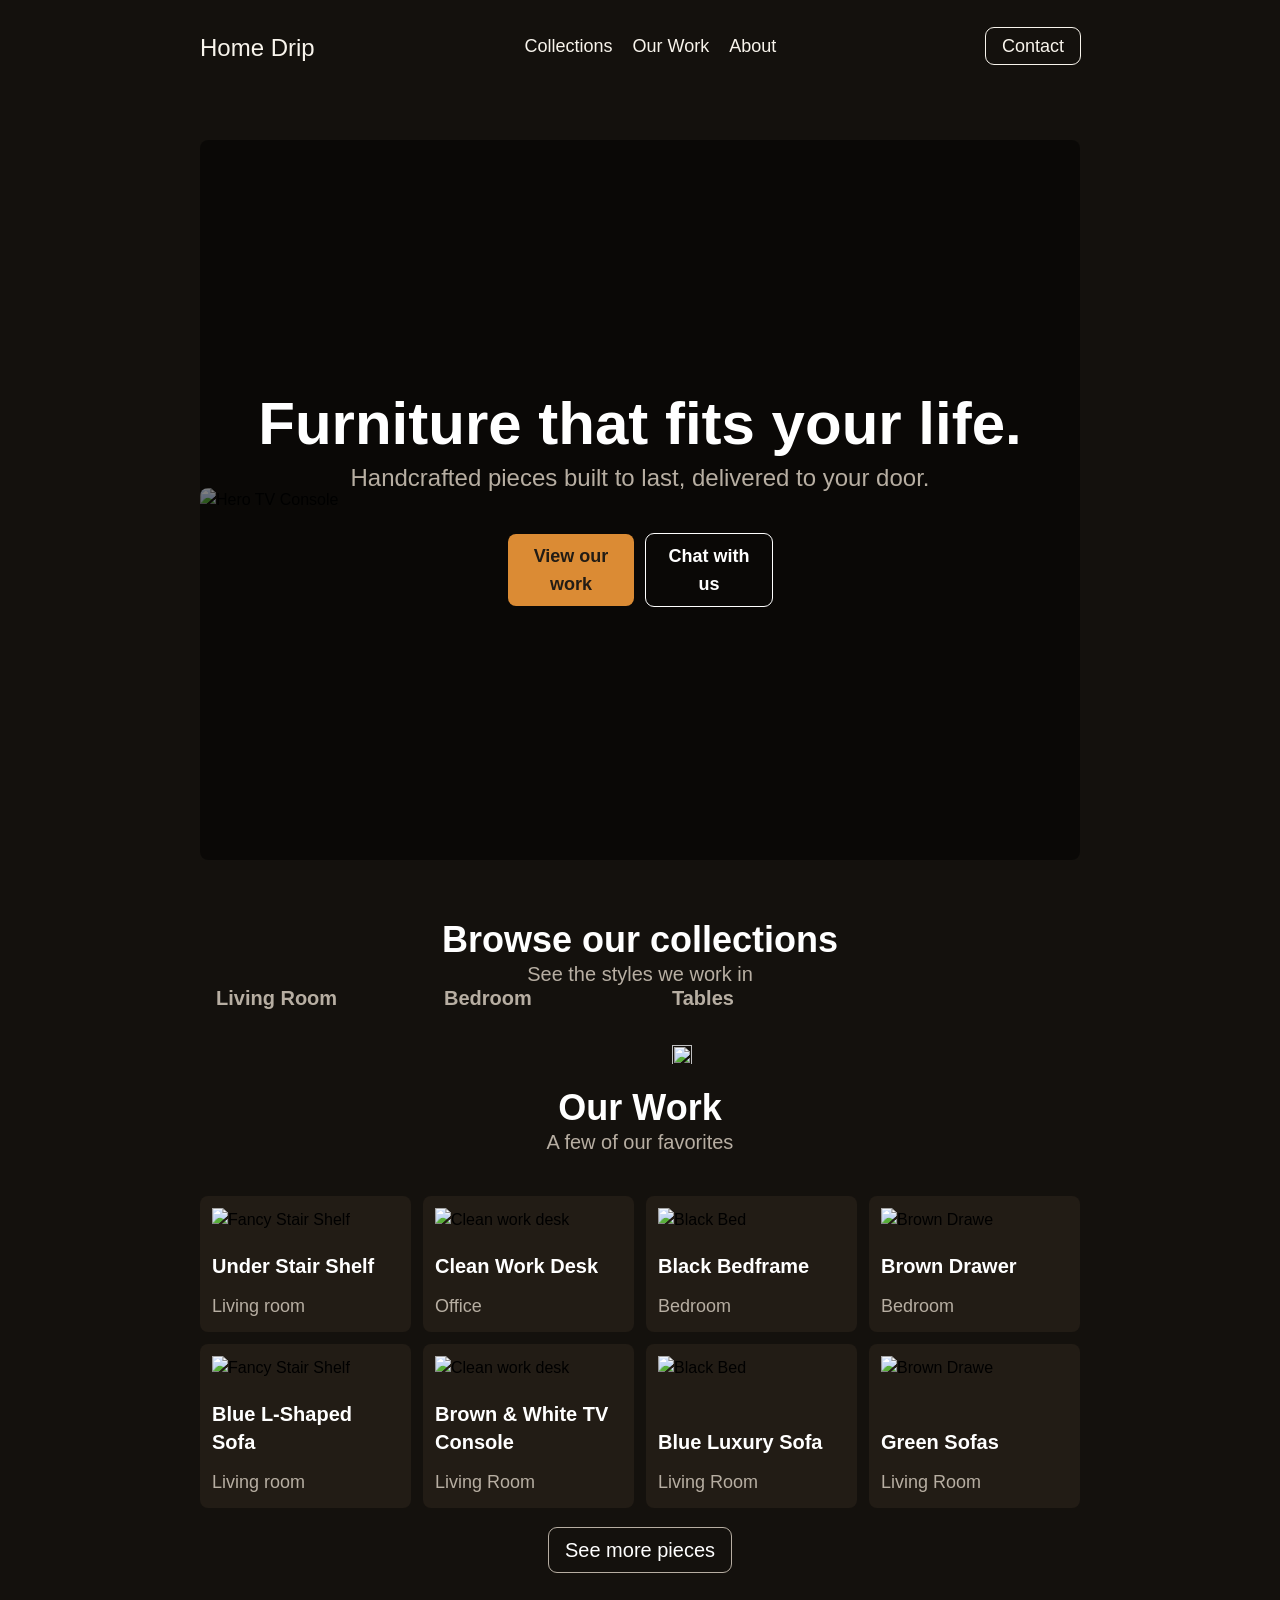
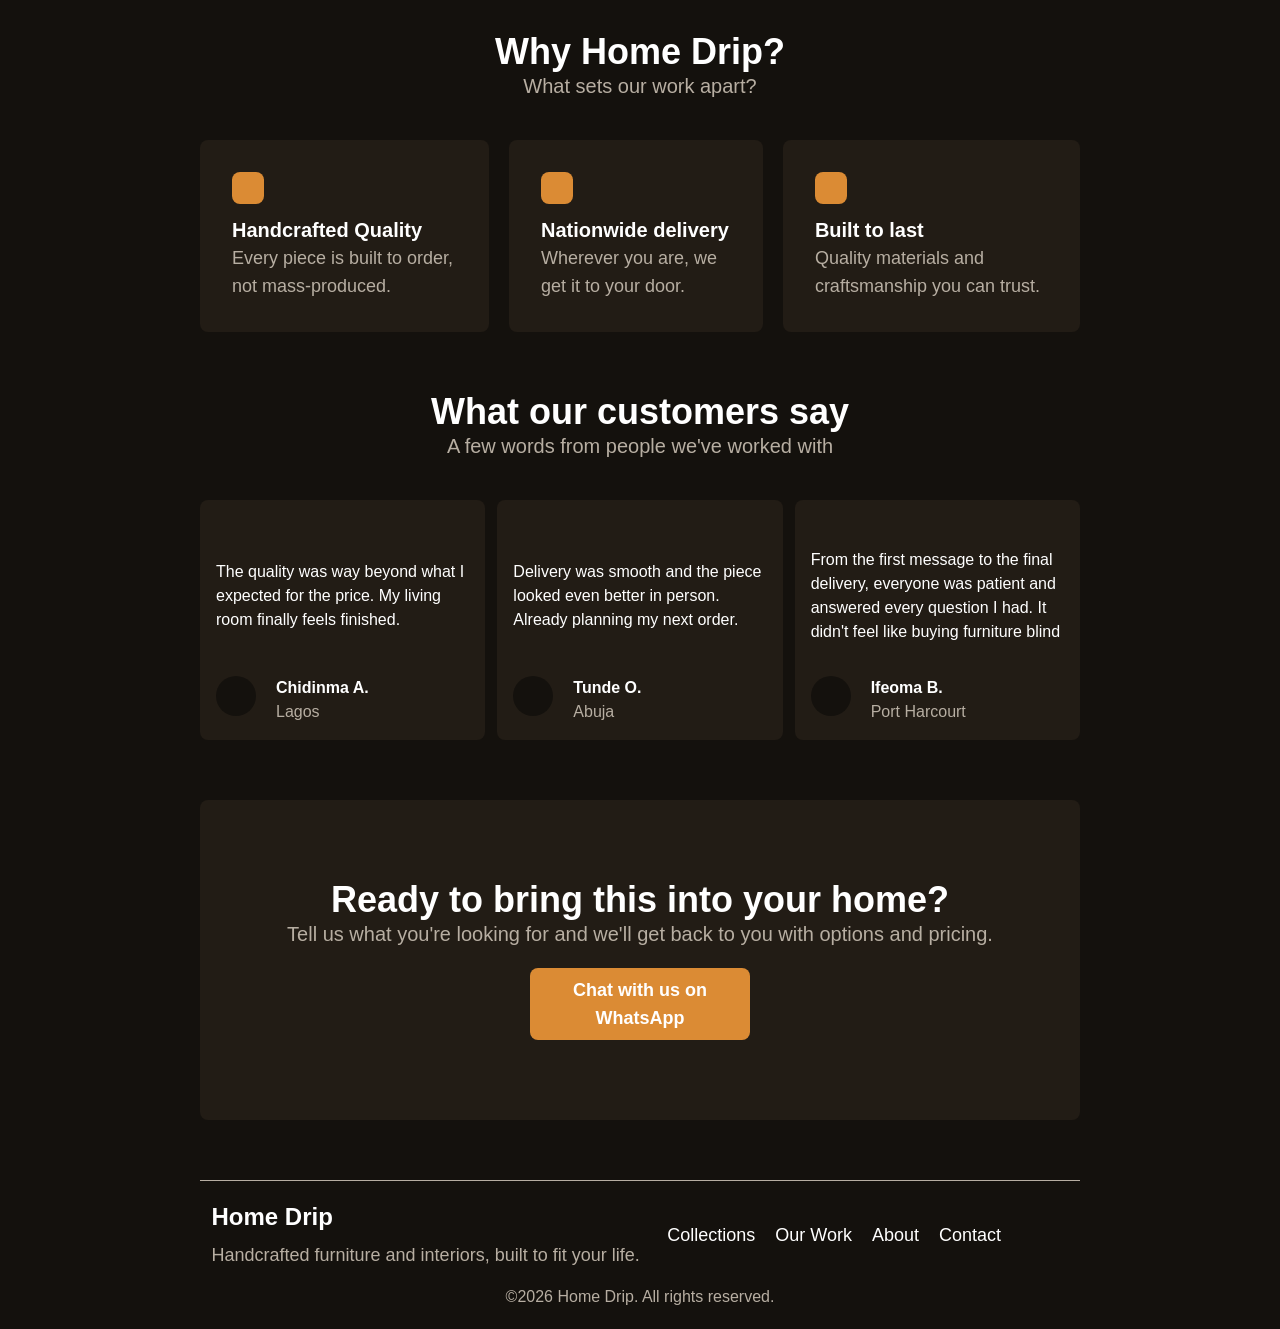
==== commit 86ce5c37: "Added some interface tweaks, and subtle annimations" ====
--- a/index.html
+++ b/index.html
@@ -9,7 +9,7 @@
 </head>
 <body class="bg-base relative">
     <header class="fixed top-0 w-full z-100">
-        <nav id="navbar" class="flex justify-between p-4 md:p-8 lg:px-20 text-text-primary">
+        <nav id="navbar" class="flex justify-between p-4 md:px-10 md:py-8 lg:px-50 text-text-primary">
             <div class="text-lg md:text-xl lg:text-2xl">Home Drip</div>
 
             <div class="hidden md:block">
@@ -41,18 +41,18 @@
         </div>
     </header>
 
-    <main class="px-5 md:px-10 lg:px-20">
+    <main class="mt-25 md:mt-35 px-5 md:px-10 lg:px-50">
 
         <!-- Hero Section -->
         <section class="w-full mb-15">
 
-            <div class="mt-30 flex flex-col gap-5 md:flex-row lg:justify-center lg:items-center lg:h-[75vh] lg:overflow-hidden lg:relative lg:rounded-lg">
-
-                <div class="rounded-xl md:hidden"><img src="https://res.cloudinary.com/pnfbjbp5/image/upload/v1790173655/Designer_1_mxif1m.png" alt="" class="rounded-xl"></div>
+            <div class="lg:mt-30 md:mt-40 flex flex-col gap-5 md:flex-row lg:justify-center lg:items-center lg:h-[80vh] lg:overflow-hidden lg:relative lg:rounded-lg">
+
+                <div class="rounded-xl md:hidden"><img src="https://res.cloudinary.com/pnfbjbp5/image/upload/v1790173655/Designer_1_mxif1m.png" alt="Hero TV Console" class="rounded-xl"></div>
 
                 <div class="text-white z-10 flex-1 flex flex-col gap-5 md:justify-center md:gap-10">
                     <div class="lg:mx-auto lg:text-center">
-                        <h1 class="text-2xl font-semibold mb-2 md:text-3xl lg:text-6xl">Furniture that fits your life</h1>
+                        <h1 class="text-2xl font-semibold mb-2 md:text-4xl lg:text-6xl">Furniture that fits your life.</h1>
 
                         <p class="text-text-muted md:text-lg lg:text-2xl">Handcrafted pieces built to last, delivered to your door.</p>
                     </div>
@@ -63,7 +63,7 @@
                     </div>
                 </div>
 
-                <div class="hidden md:flex w-[50%] lg:w-full rounded-lg overflow-hidden lg:absolute"><img src="https://res.cloudinary.com/pnfbjbp5/image/upload/v1790173655/Designer_1_mxif1m.png" alt="" class="lg:w-full"></div>
+                <div class="hidden md:flex w-[50%] lg:w-full rounded-lg overflow-hidden lg:absolute"><img src="https://res.cloudinary.com/pnfbjbp5/image/upload/v1790173655/Designer_1_mxif1m.png" alt="Hero TV Console" class="lg:w-full"></div>
 
                 <div class="lg:absolute lg:w-full lg:h-full lg:bg-black/50 top-0 left-0 z-5"></div>
 
@@ -76,19 +76,19 @@
 
             <div>
                 <div class="mb-5 lg:text-center lg:mb-10">
-                    <h2 class="text-white text-xl font-semibold md:text-2xl lg:text-3xl">Browse our collections</h2>
+                    <h2 class="text-white text-xl font-semibold md:text-3xl lg:text-4xl">Browse our collections</h2>
                     <P class="text-text-muted md:text-lg lg:text-xl">See the styles we work in</P>
                 </div>
 
                 <div class="grid grid-cols-2 lg:grid-cols-4 lg:gap-8 gap-3">
-                        <div class="relative text-text-muted lg:bg-[url(https://res.cloudinary.com/pnfbjbp5/image/upload/v1790334566/brown-chair-tv-console_bxjtbb.jpg)] lg:bg-cover rounded-lg">
-                        <div class="absolute bg-base/50 w-full h-full"></div>
-                        
-                        <img src="https://res.cloudinary.com/pnfbjbp5/image/upload/v1790334566/brown-chair-tv-console_bxjtbb.jpg" alt="" class="lg:hidden">
-
-                        <div class="absolute top-2 left-2 md:text-lg lg:text-xl md:left-4 md:top-4"><i class="fa-solid fa-couch"></i></div>
-                        <div class="absolute bottom-2 left-2 font-bold md:text-lg lg:text-xl md:left-4 md:bottom-4">Living Room</div>
-                        </div>
+                    <div class="relative text-text-muted lg:bg-[url(https://res.cloudinary.com/pnfbjbp5/image/upload/v1790334566/brown-chair-tv-console_bxjtbb.jpg)] lg:bg-cover rounded-lg">
+                    <div class="absolute bg-base/50 w-full h-full"></div>
+                    
+                    <img src="https://res.cloudinary.com/pnfbjbp5/image/upload/v1790334566/brown-chair-tv-console_bxjtbb.jpg" alt="" class="lg:hidden">
+
+                    <div class="absolute top-2 left-2 md:text-lg lg:text-xl md:left-4 md:top-4"><i class="fa-solid fa-couch"></i></div>
+                    <div class="absolute bottom-2 left-2 font-bold md:text-lg lg:text-xl md:left-4 md:bottom-4">Living Room</div>
+                    </div>
 
                     <div class="relative text-text-muted bg-[url(https://res.cloudinary.com/pnfbjbp5/image/upload/v1790168865/147936d4-1750-4619-88d1-a25b05a998a7_lohdo0.jpg)] bg-cover rounded-lg">
                         <div class="absolute bg-base/50 w-full h-full"></div>
@@ -121,7 +121,7 @@
         <section id="our-work" class="mb-15">
             <div class="flex flex-col">
                 <div class="mb-5 lg:text-center lg:mb-10">
-                    <h2 class="text-white text-xl font-semibold md:text-2xl lg:text-3xl">Our Work</h2>
+                    <h2 class="text-white text-xl font-semibold md:text-3xl lg:text-4xl">Our Work</h2>
                     <p class="text-text-muted md:text-lg lg:text-xl">A few of our favorites</p>
                 </div>
 
@@ -154,7 +154,7 @@
                         </div>
                     </div>
 
-                    <div class="piece-card p-3 bg-surface flex flex-col gap-3 rounded-lg md:hidden lg:flex lg:gap-5 cursor-pointer transition duration-300 hover:-translate-y-1 hover:shadow-xl" data-piece-id="brown-drawer" role="button" tabindex="0" aria-label="View Brown Drawer">
+                    <div class="piece-card p-3 bg-surface flex flex-col gap-3 rounded-lg lg:flex lg:gap-5 cursor-pointer transition duration-300 hover:-translate-y-1 hover:shadow-xl" data-piece-id="brown-drawer" role="button" tabindex="0" aria-label="View Brown Drawer">
                         <img src="https://res.cloudinary.com/pnfbjbp5/image/upload/v1790402412/brown-drawer_i7ycuj.jpg" alt="Brown Drawe" class="h-[60%] lg:h-[70%]">
 
                         <div class="flex flex-col lg:gap-3">
@@ -162,6 +162,42 @@
                             <p class="text-text-muted lg:text-lg">Bedroom</p>
                         </div>
                     </div>
+
+                    <div class="hidden piece-card p-3 bg-surface md:flex flex-col gap-3 lg:gap-5 rounded-lg cursor-pointer transition duration-300 hover:-translate-y-1 hover:shadow-xl" data-piece-id="l-shaped-blue-sofa" role="button" tabindex="0" aria-label="View Blue L-Shaped Sofa">
+                        <img src="https://res.cloudinary.com/pnfbjbp5/image/upload/v1792912621/l-shaped-blue-sofa_rjgvfv.jpg" alt="Fancy Stair Shelf" class="h-[60%] lg:h-[70%]">
+
+                        <div class="flex flex-col lg:gap-3">
+                            <h3 class="text-white font-bold lg:text-xl">Blue L-Shaped Sofa</h3>
+                            <p class="text-text-muted lg:text-lg">Living room</p>
+                        </div>
+                    </div>
+
+                    <div class="hidden piece-card p-3 bg-surface md:flex flex-col gap-3 lg:gap-5 rounded-lg cursor-pointer transition duration-300 hover:-translate-y-1 hover:shadow-xl" data-piece-id="brown-white-tv-console" role="button" tabindex="0" aria-label="View Brown & White TV Console">
+                        <img src="https://res.cloudinary.com/pnfbjbp5/image/upload/v1790173473/Designer_b2sk7p.png" alt="Clean work desk" class="h-[60%] lg:h-[70%]">
+
+                        <div class="flex flex-col lg:gap-3">
+                            <h3 class="text-white font-bold lg:text-xl">Brown & White TV Console</h3>
+                            <p class="text-text-muted lg:text-lg">Living Room</p>
+                        </div>
+                    </div>
+
+                    <div class="hidden piece-card p-3 bg-surface lg:flex flex-col gap-3 lg:gap-5 rounded-lg cursor-pointer transition duration-300 hover:-translate-y-1 hover:shadow-xl" data-piece-id="blue-luxury-sofa" role="button" tabindex="0" aria-label="View Blue Luxury Sofa">
+                        <img src="https://res.cloudinary.com/pnfbjbp5/image/upload/v1792913547/blue-sofa_oyvnxm.jpg" alt="Black Bed" class="h-[60%] lg:h-[70%]">
+
+                        <div class="flex flex-col lg:gap-3">
+                            <h3 class="text-white font-bold lg:text-xl">Blue Luxury Sofa</h3>
+                            <p class="text-text-muted lg:text-lg">Living Room</p>
+                        </div>
+                    </div>
+
+                    <div class="hidden piece-card p-3 bg-surface flex flex-col gap-3 rounded-lg md:hidden lg:flex lg:gap-5 cursor-pointer transition duration-300 hover:-translate-y-1 hover:shadow-xl" data-piece-id="green-sofas" role="button" tabindex="0" aria-label="View Green Sofas">
+                        <img src="https://res.cloudinary.com/pnfbjbp5/image/upload/v1792923922/green-chairs_e6e1za.jpg" alt="Brown Drawe" class="h-[60%] lg:h-[70%]">
+
+                        <div class="flex flex-col lg:gap-3">
+                            <h3 class="text-white font-bold lg:text-xl">Green Sofas</h3>
+                            <p class="text-text-muted lg:text-lg">Living Room</p>
+                        </div>
+                    </div>
                 </div>
 
                 <a href="gallery.html" class="mt-5 inline-block py-2 px-4 outline outline-text-muted text-white rounded-lg mx-auto hover:bg-primary transition duration-300 lg:text-xl">See more pieces</a>
@@ -176,7 +212,7 @@
             <div>
 
                 <div class="mb-5 lg:text-center lg:mb-10">
-                    <h2 class="text-white text-xl font-semibold md:text-2xl lg:text-3xl">Why Home Drip?</h2>
+                    <h2 class="text-white text-xl font-semibold md:text-3xl lg:text-4xl">Why Home Drip?</h2>
                     <p class="text-text-muted md:text-lg lg:text-xl">What sets our work apart?</p>
                 </div>
 
@@ -221,7 +257,7 @@
 
             <div>
                 <div class="mb-5 lg:text-center lg:mb-10">
-                    <h2 class="text-white text-xl font-semibold md:text-2xl lg:text-3xl">What our customers say</h2>
+                    <h2 class="text-white text-xl font-semibold md:text-3xl lg:text-4xl">What our customers say</h2>
                     <p class="text-text-muted md:text-lg lg:text-xl">A few words from people we've worked with</p>
                 </div>
 
@@ -295,7 +331,7 @@
                 <div class="md:w-[60%] lg:w-full md:mx-auto">
 
                     <div class="mb-5">
-                        <h2 class="text-white font-semibold text-xl md:text-2xl lg:text-3xl">Ready to bring this into your home?</h2>
+                        <h2 class="text-white font-semibold text-xl md:text-3xl lg:text-4xl">Ready to bring this into your home?</h2>
                         <p class="text-text-muted md:text-lg lg:text-xl">Tell us what you're looking for and we'll get back to you with options and pricing.</p>
                     </div>
 
@@ -309,7 +345,7 @@
     </main>
 
     <!-- Footer Section -->
-    <footer>
+    <footer class="px-5 md:px-10 lg:px-50">
         <section class="mb-5 pt-5 border-t border-text-muted">
 
             <div>
@@ -343,20 +379,20 @@
 
     <div id="gallery-modal" class="hidden fixed inset-0 z-110 bg-base/90 backdrop-blur-sm overflow-hidden">
         <div class="relative h-full w-full flex items-center justify-center px-4 py-8">
-            <button id="close-gallery-modal" class="absolute right-4 top-4 z-20 flex h-11 w-11 items-center justify-center rounded-full bg-surface/80 text-lg text-white transition hover:bg-primary" aria-label="Close gallery modal">
+            <button id="close-gallery-modal" class="absolute right-4 top-4 z-20 flex h-11 w-11 items-center justify-center rounded-full bg-surface/80 text-lg text-white transition hover:bg-primary cursor-pointer" aria-label="Close gallery modal">
                 <i class="fas fa-x"></i>
             </button>
 
-            <div class="relative w-full max-w-5xl rounded-2xl bg-base border border-white/10 shadow-2xl">
-                <button id="prev-media" class="absolute left-3 top-1/2 z-20 flex h-10 w-10 -translate-y-1/2 items-center justify-center rounded-full bg-surface/80 text-white transition hover:bg-primary" aria-label="Previous media item">
+            <div class="relative w-full max-w-5xl rounded-2xl bg-base border border-white/10 shadow-2xl md:min-h-[30%]">
+                <button id="prev-media" class="absolute left-3 top-1/2 z-20 flex h-10 w-10 -translate-y-1/2 items-center justify-center rounded-full bg-surface/80 text-white transition hover:bg-primary cursor-pointer" aria-label="Previous media item">
                     <i class="fa-solid fa-circle-chevron-left"></i>
                 </button>
 
-                <button id="next-media" class="absolute right-3 top-1/2 z-20 flex h-10 w-10 -translate-y-1/2 items-center justify-center rounded-full bg-surface/80 text-white transition hover:bg-primary" aria-label="Next media item">
+                <button id="next-media" class="absolute right-3 top-1/2 z-20 flex h-10 w-10 -translate-y-1/2 items-center justify-center rounded-full bg-surface/80 text-white transition hover:bg-primary cursor-pointer" aria-label="Next media item">
                     <i class="fa-solid fa-circle-chevron-right"></i>
                 </button>
 
-                <div id="modal-media" class="h-[300px] w-full overflow-hidden rounded-t-2xl bg-black sm:h-[360px] md:h-[480px]"></div>
+                <div id="modal-media" class="h-[350px] w-full overflow-hidden rounded-t-2xl bg-black sm:h-[410px] md:h-[700px]"></div>
 
                 <div class="px-5 py-4 text-center sm:px-8">
                     <div id="modal-title" class="text-lg font-semibold text-white sm:text-2xl"></div>
--- a/src/output.css
+++ b/src/output.css
@@ -24,8 +24,14 @@
     --text-2xl--line-height: calc(2 / 1.5);
     --text-3xl: 1.875rem;
     --text-3xl--line-height: calc(2.25 / 1.875);
+    --text-4xl: 2.25rem;
+    --text-4xl--line-height: calc(2.5 / 2.25);
     --text-6xl: 3.75rem;
     --text-6xl--line-height: 1;
+    --text-7xl: 4.5rem;
+    --text-7xl--line-height: 1;
+    --text-8xl: 6rem;
+    --text-8xl--line-height: 1;
     --font-weight-semibold: 600;
     --font-weight-bold: 700;
     --radius-lg: 0.5rem;
@@ -204,15 +210,15 @@
   .relative {
     position: relative;
   }
+  .sticky {
+    position: sticky;
+  }
   .inset-0 {
     inset: 0px;
   }
   .top-0 {
     top: 0px;
   }
-  .top-1 {
-    top: var(--spacing);
-  }
   .top-1\/2 {
     top: calc(1 / 2 * 100%);
   }
@@ -222,6 +228,9 @@
   .top-4 {
     top: calc(var(--spacing) * 4);
   }
+  .top-15 {
+    top: calc(var(--spacing) * 15);
+  }
   .right-3 {
     right: calc(var(--spacing) * 3);
   }
@@ -273,21 +282,21 @@
   .mt-25 {
     margin-top: calc(var(--spacing) * 25);
   }
-  .mt-30 {
-    margin-top: calc(var(--spacing) * 30);
-  }
   .mb-2 {
     margin-bottom: calc(var(--spacing) * 2);
   }
   .mb-5 {
     margin-bottom: calc(var(--spacing) * 5);
   }
+  .mb-8 {
+    margin-bottom: calc(var(--spacing) * 8);
+  }
+  .mb-10 {
+    margin-bottom: calc(var(--spacing) * 10);
+  }
   .mb-15 {
     margin-bottom: calc(var(--spacing) * 15);
   }
-  .mb-20 {
-    margin-bottom: calc(var(--spacing) * 20);
-  }
   .flex {
     display: flex;
   }
@@ -300,12 +309,6 @@
   .inline-block {
     display: inline-block;
   }
-  .table {
-    display: table;
-  }
-  .h-0 {
-    height: 0px;
-  }
   .h-0\.5 {
     height: calc(var(--spacing) * 0.5);
   }
@@ -327,9 +330,6 @@
   .h-\[220px\] {
     height: 220px;
   }
-  .h-\[300px\] {
-    height: 300px;
-  }
   .h-\[350px\] {
     height: 350px;
   }
@@ -362,13 +362,6 @@
   }
   .flex-1 {
     flex: 1;
-  }
-  .border-collapse {
-    border-collapse: collapse;
-  }
-  .-translate-y-1 {
-    --tw-translate-y: calc(var(--spacing) * -1);
-    translate: var(--tw-translate-x) var(--tw-translate-y);
   }
   .-translate-y-1\.5 {
     --tw-translate-y: calc(var(--spacing) * -1.5);
@@ -382,10 +375,6 @@
     --tw-translate-y: calc(var(--spacing) * -4);
     translate: var(--tw-translate-x) var(--tw-translate-y);
   }
-  .translate-y-1 {
-    --tw-translate-y: var(--spacing);
-    translate: var(--tw-translate-x) var(--tw-translate-y);
-  }
   .translate-y-1\.5 {
     --tw-translate-y: calc(var(--spacing) * 1.5);
     translate: var(--tw-translate-x) var(--tw-translate-y);
@@ -399,9 +388,6 @@
   .cursor-pointer {
     cursor: pointer;
   }
-  .resize {
-    resize: both;
-  }
   .grid-cols-1 {
     grid-template-columns: repeat(1, minmax(0, 1fr));
   }
@@ -464,22 +450,12 @@
     border-style: var(--tw-border-style);
     border-width: 1px;
   }
-  .border-5 {
-    border-style: var(--tw-border-style);
-    border-width: 5px;
-  }
   .border-t {
     border-top-style: var(--tw-border-style);
     border-top-width: 1px;
   }
-  .border-primary {
-    border-color: var(--color-primary);
-  }
   .border-text-muted {
     border-color: var(--color-text-muted);
-  }
-  .border-white {
-    border-color: var(--color-white);
   }
   .border-white\/10 {
     border-color: color-mix(in srgb, #fff 10%, transparent);
@@ -617,9 +593,6 @@
   .text-white {
     color: var(--color-white);
   }
-  .underline {
-    text-decoration-line: underline;
-  }
   .opacity-0 {
     opacity: 0%;
   }
@@ -639,10 +612,6 @@
   }
   .backdrop-blur-sm {
     --tw-backdrop-blur: blur(var(--blur-sm));
-    -webkit-backdrop-filter: var(--tw-backdrop-blur,) var(--tw-backdrop-brightness,) var(--tw-backdrop-contrast,) var(--tw-backdrop-grayscale,) var(--tw-backdrop-hue-rotate,) var(--tw-backdrop-invert,) var(--tw-backdrop-opacity,) var(--tw-backdrop-saturate,) var(--tw-backdrop-sepia,);
-    backdrop-filter: var(--tw-backdrop-blur,) var(--tw-backdrop-brightness,) var(--tw-backdrop-contrast,) var(--tw-backdrop-grayscale,) var(--tw-backdrop-hue-rotate,) var(--tw-backdrop-invert,) var(--tw-backdrop-opacity,) var(--tw-backdrop-saturate,) var(--tw-backdrop-sepia,);
-  }
-  .backdrop-filter {
     -webkit-backdrop-filter: var(--tw-backdrop-blur,) var(--tw-backdrop-brightness,) var(--tw-backdrop-contrast,) var(--tw-backdrop-grayscale,) var(--tw-backdrop-hue-rotate,) var(--tw-backdrop-invert,) var(--tw-backdrop-opacity,) var(--tw-backdrop-saturate,) var(--tw-backdrop-sepia,);
     backdrop-filter: var(--tw-backdrop-blur,) var(--tw-backdrop-brightness,) var(--tw-backdrop-contrast,) var(--tw-backdrop-grayscale,) var(--tw-backdrop-hue-rotate,) var(--tw-backdrop-invert,) var(--tw-backdrop-opacity,) var(--tw-backdrop-saturate,) var(--tw-backdrop-sepia,);
   }
@@ -764,9 +733,6 @@
     background-color: var(--color-base);
   }
   @media (width >= 40rem) {
-    .sm\:h-\[360px\] {
-      height: 360px;
-    }
     .sm\:h-\[410px\] {
       height: 410px;
     }
@@ -789,6 +755,9 @@
     .md\:top-4 {
       top: calc(var(--spacing) * 4);
     }
+    .md\:top-20 {
+      top: calc(var(--spacing) * 20);
+    }
     .md\:bottom-4 {
       bottom: calc(var(--spacing) * 4);
     }
@@ -798,6 +767,12 @@
     .md\:mx-auto {
       margin-inline: auto;
     }
+    .md\:mt-35 {
+      margin-top: calc(var(--spacing) * 35);
+    }
+    .md\:mt-40 {
+      margin-top: calc(var(--spacing) * 40);
+    }
     .md\:block {
       display: block;
     }
@@ -810,78 +785,12 @@
     .md\:h-60 {
       height: calc(var(--spacing) * 60);
     }
-    .md\:h-\[0\%\] {
-      height: 0%;
-    }
-    .md\:h-\[30\%\] {
-      height: 30%;
-    }
-    .md\:h-\[50\%\] {
-      height: 50%;
-    }
-    .md\:h-\[70\%\] {
-      height: 70%;
-    }
-    .md\:h-\[80\%\] {
-      height: 80%;
-    }
-    .md\:h-\[80\] {
-      height: 80;
-    }
-    .md\:h-\[90\%\] {
-      height: 90%;
-    }
-    .md\:h-\[480px\] {
-      height: 480px;
-    }
-    .md\:h-\[500px\] {
-      height: 500px;
-    }
-    .md\:h-\[600px\] {
-      height: 600px;
-    }
     .md\:h-\[700px\] {
       height: 700px;
     }
-    .md\:h-\[4800px\] {
-      height: 4800px;
-    }
-    .md\:max-h-\[0\%\] {
-      max-height: 0%;
-    }
-    .md\:max-h-\[50\%\] {
-      max-height: 50%;
-    }
-    .md\:max-h-\[60\%\] {
-      max-height: 60%;
-    }
-    .md\:max-h-\[70\%\] {
-      max-height: 70%;
-    }
-    .md\:max-h-\[80\%\] {
-      max-height: 80%;
-    }
-    .md\:max-h-\[600px\] {
-      max-height: 600px;
-    }
     .md\:min-h-\[30\%\] {
       min-height: 30%;
     }
-    .md\:min-h-\[50\%\] {
-      min-height: 50%;
-    }
-    .md\:min-h-\[70\%\] {
-      min-height: 70%;
-    }
-    .md\:min-h-\[70\] {
-      min-height: 70;
-    }
-    .md\:min-h-\[80\%\] {
-      min-height: 80%;
-    }
-    .md\:min-h-\[480px\] {
-      min-height: 480px;
-    }
     .md\:w-\[33\%\] {
       width: 33%;
     }
@@ -894,9 +803,6 @@
     .md\:w-\[70\%\] {
       width: 70%;
     }
-    .md\:max-w-\[80\%\] {
-      max-width: 80%;
-    }
     .md\:grid-cols-3 {
       grid-template-columns: repeat(3, minmax(0, 1fr));
     }
@@ -921,14 +827,20 @@
     .md\:bg-surface {
       background-color: var(--color-surface);
     }
-    .md\:p-8 {
-      padding: calc(var(--spacing) * 8);
-    }
-    .md\:p-10 {
-      padding: calc(var(--spacing) * 10);
+    .md\:px-6 {
+      padding-inline: calc(var(--spacing) * 6);
     }
     .md\:px-10 {
       padding-inline: calc(var(--spacing) * 10);
+    }
+    .md\:py-3 {
+      padding-block: calc(var(--spacing) * 3);
+    }
+    .md\:py-6 {
+      padding-block: calc(var(--spacing) * 6);
+    }
+    .md\:py-8 {
+      padding-block: calc(var(--spacing) * 8);
     }
     .md\:py-20 {
       padding-block: calc(var(--spacing) * 20);
@@ -944,6 +856,10 @@
       font-size: var(--text-3xl);
       line-height: var(--tw-leading, var(--text-3xl--line-height));
     }
+    .md\:text-4xl {
+      font-size: var(--text-4xl);
+      line-height: var(--tw-leading, var(--text-4xl--line-height));
+    }
     .md\:text-lg {
       font-size: var(--text-lg);
       line-height: var(--tw-leading, var(--text-lg--line-height));
@@ -963,6 +879,9 @@
     .lg\:mx-auto {
       margin-inline: auto;
     }
+    .lg\:mt-30 {
+      margin-top: calc(var(--spacing) * 30);
+    }
     .lg\:mb-10 {
       margin-bottom: calc(var(--spacing) * 10);
     }
@@ -975,8 +894,8 @@
     .lg\:h-\[70\%\] {
       height: 70%;
     }
-    .lg\:h-\[75vh\] {
-      height: 75vh;
+    .lg\:h-\[80vh\] {
+      height: 80vh;
     }
     .lg\:h-full {
       height: 100%;
@@ -1049,8 +968,8 @@
     .lg\:p-8 {
       padding: calc(var(--spacing) * 8);
     }
-    .lg\:px-20 {
-      padding-inline: calc(var(--spacing) * 20);
+    .lg\:px-50 {
+      padding-inline: calc(var(--spacing) * 50);
     }
     .lg\:text-center {
       text-align: center;
@@ -1059,9 +978,9 @@
       font-size: var(--text-2xl);
       line-height: var(--tw-leading, var(--text-2xl--line-height));
     }
-    .lg\:text-3xl {
-      font-size: var(--text-3xl);
-      line-height: var(--tw-leading, var(--text-3xl--line-height));
+    .lg\:text-4xl {
+      font-size: var(--text-4xl);
+      line-height: var(--tw-leading, var(--text-4xl--line-height));
     }
     .lg\:text-6xl {
       font-size: var(--text-6xl);
@@ -1075,6 +994,63 @@
       font-size: var(--text-xl);
       line-height: var(--tw-leading, var(--text-xl--line-height));
     }
+  }
+}
+.scroll-reveal {
+  opacity: 0;
+  transform: translateY(1.25rem);
+  transition: opacity 650ms ease, transform 650ms cubic-bezier(0.2, 0.7, 0.2, 1);
+}
+.scroll-reveal.is-visible {
+  opacity: 1;
+  transform: translateY(0);
+}
+#navbar {
+  transition: background-color 300ms ease;
+}
+.piece-card {
+  overflow: hidden;
+}
+.piece-card img {
+  transition: transform 450ms cubic-bezier(0.2, 0.7, 0.2, 1);
+}
+.piece-card:hover img {
+  transform: scale(1.035);
+}
+#gallery-modal:not(.hidden) {
+  animation: modal-backdrop-in 220ms ease-out both;
+}
+#gallery-modal:not(.hidden) > div > div {
+  animation: modal-panel-in 320ms cubic-bezier(0.2, 0.75, 0.25, 1) both;
+}
+@keyframes modal-backdrop-in {
+  from {
+    opacity: 0;
+  }
+  to {
+    opacity: 1;
+  }
+}
+@keyframes modal-panel-in {
+  from {
+    opacity: 0;
+    transform: translateY(0.75rem) scale(0.985);
+  }
+  to {
+    opacity: 1;
+    transform: translateY(0) scale(1);
+  }
+}
+@media (prefers-reduced-motion: reduce) {
+  *, *::before, *::after {
+    scroll-behavior: auto !important;
+    animation-duration: 0.01ms !important;
+    animation-iteration-count: 1 !important;
+    transition-duration: 0.01ms !important;
+  }
+  .scroll-reveal {
+    opacity: 1;
+    transform: none;
   }
 }
 @property --tw-translate-x {
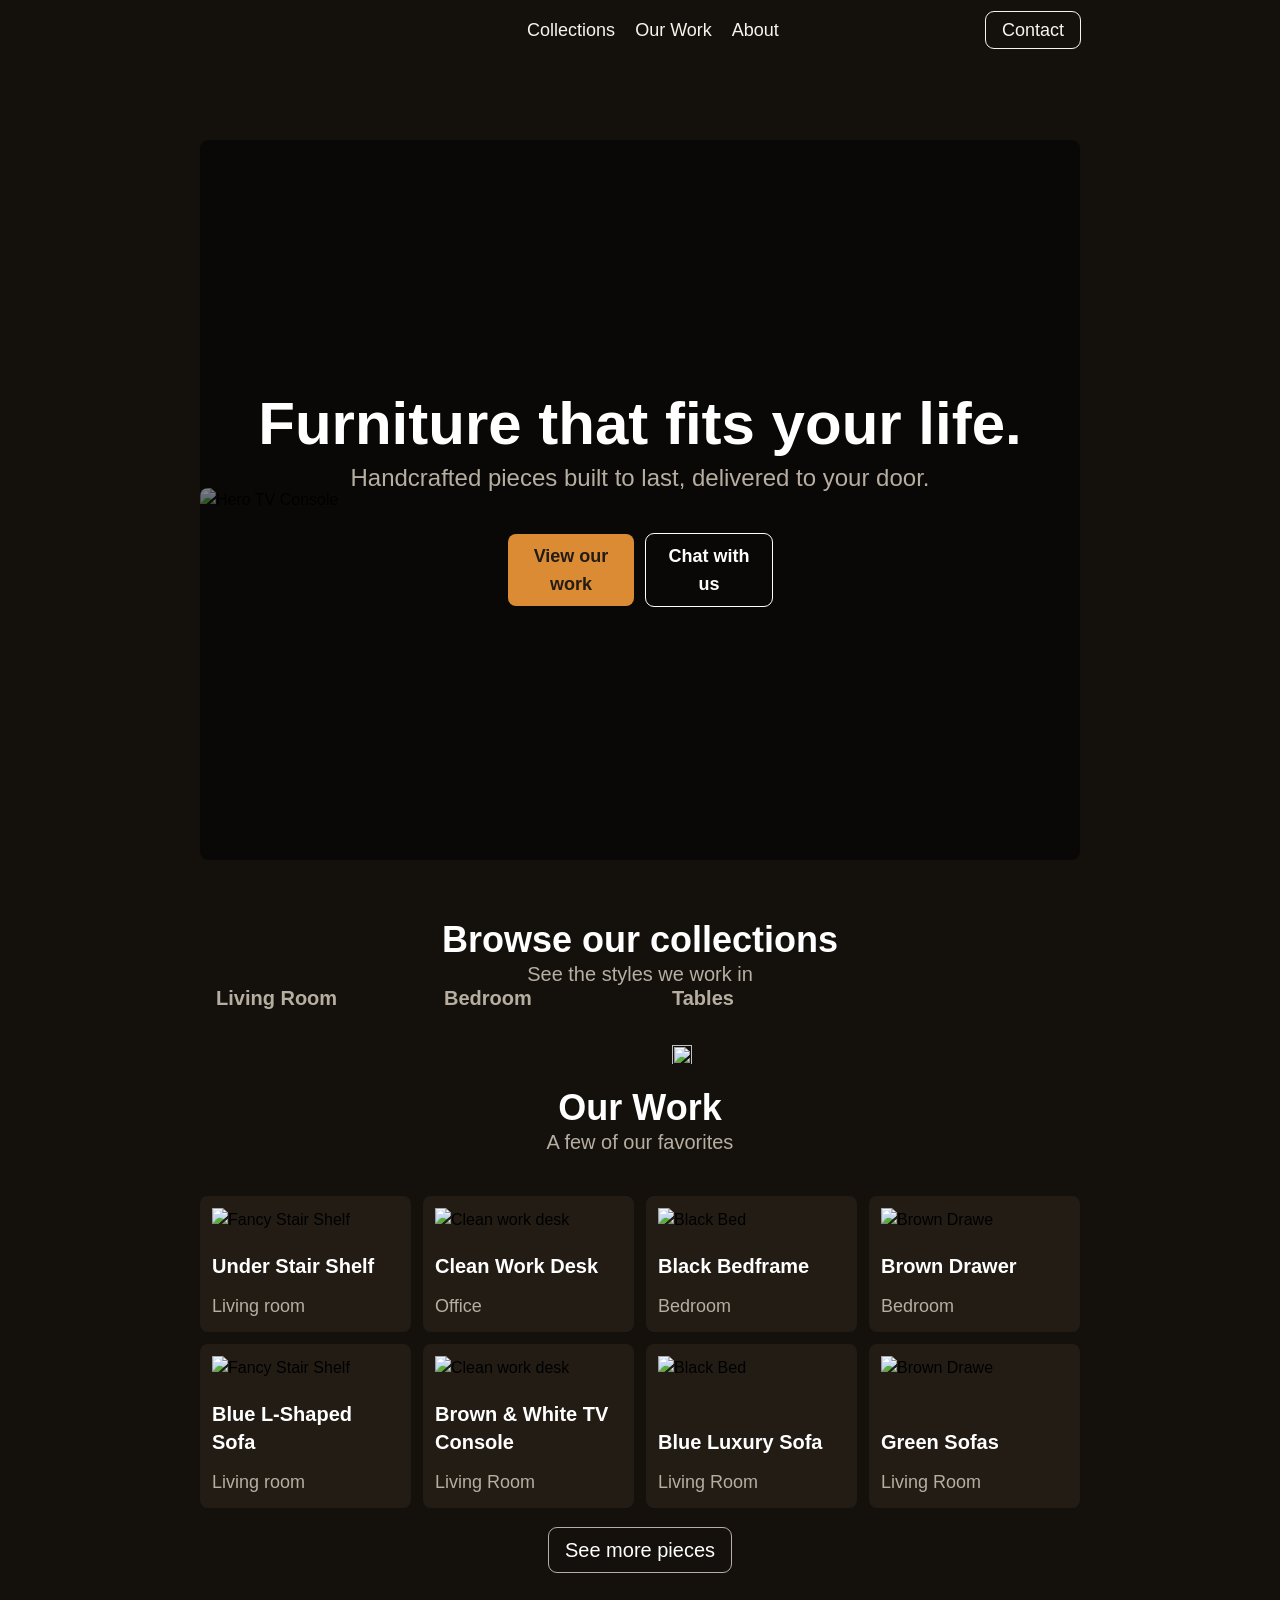
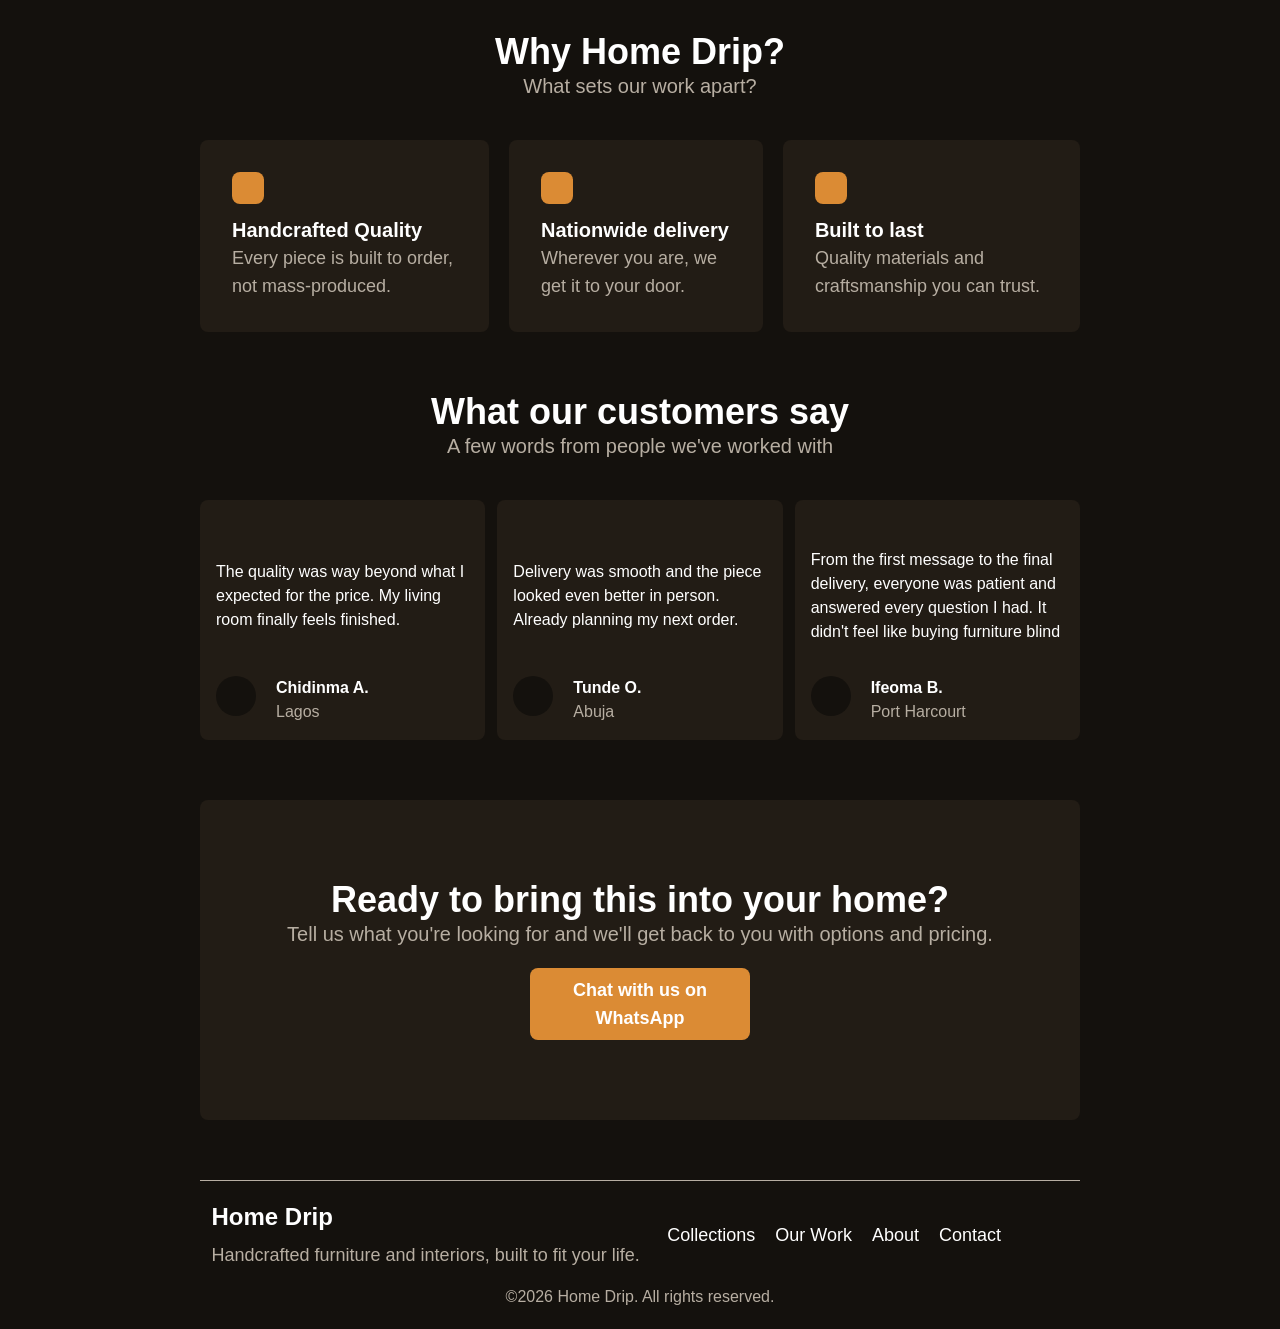
==== commit 846f93b1: "Added Logo" ====
--- a/index.html
+++ b/index.html
@@ -9,8 +9,8 @@
 </head>
 <body class="bg-base relative">
     <header class="fixed top-0 w-full z-100">
-        <nav id="navbar" class="flex justify-between p-4 md:px-10 md:py-8 lg:px-50 text-text-primary">
-            <div class="text-lg md:text-xl lg:text-2xl">Home Drip</div>
+        <nav id="navbar" class="flex justify-between items-center p-4 md:px-10 md:py-4 lg:px-50 text-text-primary z-110">
+            <a href="index.html"><img src="https://res.cloudinary.com/pnfbjbp5/image/upload/v1793007934/Logo_zkksp0.png" alt="" class="w-20 md:w-30"></a>
 
             <div class="hidden md:block">
                 <ul class="flex gap-5 md:text-lg md:gap-5">
--- a/src/output.css
+++ b/src/output.css
@@ -28,15 +28,12 @@
     --text-4xl--line-height: calc(2.5 / 2.25);
     --text-6xl: 3.75rem;
     --text-6xl--line-height: 1;
-    --text-7xl: 4.5rem;
-    --text-7xl--line-height: 1;
-    --text-8xl: 6rem;
-    --text-8xl--line-height: 1;
     --font-weight-semibold: 600;
     --font-weight-bold: 700;
     --radius-lg: 0.5rem;
     --radius-xl: 0.75rem;
     --radius-2xl: 1rem;
+    --ease-out: cubic-bezier(0, 0, 0.2, 1);
     --blur-sm: 8px;
     --default-transition-duration: 150ms;
     --default-transition-timing-function: cubic-bezier(0.4, 0, 0.2, 1);
@@ -219,6 +216,9 @@
   .top-0 {
     top: 0px;
   }
+  .top-1 {
+    top: var(--spacing);
+  }
   .top-1\/2 {
     top: calc(1 / 2 * 100%);
   }
@@ -264,6 +264,9 @@
   .z-110 {
     z-index: 110;
   }
+  .z-120 {
+    z-index: 120;
+  }
   .mx-auto {
     margin-inline: auto;
   }
@@ -309,6 +312,12 @@
   .inline-block {
     display: inline-block;
   }
+  .table {
+    display: table;
+  }
+  .h-0 {
+    height: 0px;
+  }
   .h-0\.5 {
     height: calc(var(--spacing) * 0.5);
   }
@@ -324,9 +333,27 @@
   .h-11 {
     height: calc(var(--spacing) * 11);
   }
+  .h-\[00px\] {
+    height: 00px;
+  }
+  .h-\[50px\] {
+    height: 50px;
+  }
   .h-\[60\%\] {
     height: 60%;
   }
+  .h-\[80px\] {
+    height: 80px;
+  }
+  .h-\[100px\] {
+    height: 100px;
+  }
+  .h-\[150px\] {
+    height: 150px;
+  }
+  .h-\[200px\] {
+    height: 200px;
+  }
   .h-\[220px\] {
     height: 220px;
   }
@@ -351,9 +378,42 @@
   .w-11 {
     width: calc(var(--spacing) * 11);
   }
+  .w-20 {
+    width: calc(var(--spacing) * 20);
+  }
+  .w-30 {
+    width: calc(var(--spacing) * 30);
+  }
+  .w-50 {
+    width: calc(var(--spacing) * 50);
+  }
+  .w-\[00px\] {
+    width: 00px;
+  }
+  .w-\[20px\] {
+    width: 20px;
+  }
   .w-\[50\%\] {
     width: 50%;
   }
+  .w-\[50px\] {
+    width: 50px;
+  }
+  .w-\[80px\] {
+    width: 80px;
+  }
+  .w-\[100px\] {
+    width: 100px;
+  }
+  .w-\[150px\] {
+    width: 150px;
+  }
+  .w-\[200px\] {
+    width: 200px;
+  }
+  .w-\[510px\] {
+    width: 510px;
+  }
   .w-full {
     width: 100%;
   }
@@ -362,6 +422,13 @@
   }
   .flex-1 {
     flex: 1;
+  }
+  .border-collapse {
+    border-collapse: collapse;
+  }
+  .-translate-y-1 {
+    --tw-translate-y: calc(var(--spacing) * -1);
+    translate: var(--tw-translate-x) var(--tw-translate-y);
   }
   .-translate-y-1\.5 {
     --tw-translate-y: calc(var(--spacing) * -1.5);
@@ -375,6 +442,10 @@
     --tw-translate-y: calc(var(--spacing) * -4);
     translate: var(--tw-translate-x) var(--tw-translate-y);
   }
+  .translate-y-1 {
+    --tw-translate-y: var(--spacing);
+    translate: var(--tw-translate-x) var(--tw-translate-y);
+  }
   .translate-y-1\.5 {
     --tw-translate-y: calc(var(--spacing) * 1.5);
     translate: var(--tw-translate-x) var(--tw-translate-y);
@@ -385,8 +456,14 @@
   .rotate-45 {
     rotate: 45deg;
   }
+  .transform {
+    transform: var(--tw-rotate-x,) var(--tw-rotate-y,) var(--tw-rotate-z,) var(--tw-skew-x,) var(--tw-skew-y,);
+  }
   .cursor-pointer {
     cursor: pointer;
+  }
+  .resize {
+    resize: both;
   }
   .grid-cols-1 {
     grid-template-columns: repeat(1, minmax(0, 1fr));
@@ -456,6 +533,9 @@
   }
   .border-text-muted {
     border-color: var(--color-text-muted);
+  }
+  .border-white {
+    border-color: var(--color-white);
   }
   .border-white\/10 {
     border-color: color-mix(in srgb, #fff 10%, transparent);
@@ -593,6 +673,9 @@
   .text-white {
     color: var(--color-white);
   }
+  .underline {
+    text-decoration-line: underline;
+  }
   .opacity-0 {
     opacity: 0%;
   }
@@ -615,6 +698,10 @@
     -webkit-backdrop-filter: var(--tw-backdrop-blur,) var(--tw-backdrop-brightness,) var(--tw-backdrop-contrast,) var(--tw-backdrop-grayscale,) var(--tw-backdrop-hue-rotate,) var(--tw-backdrop-invert,) var(--tw-backdrop-opacity,) var(--tw-backdrop-saturate,) var(--tw-backdrop-sepia,);
     backdrop-filter: var(--tw-backdrop-blur,) var(--tw-backdrop-brightness,) var(--tw-backdrop-contrast,) var(--tw-backdrop-grayscale,) var(--tw-backdrop-hue-rotate,) var(--tw-backdrop-invert,) var(--tw-backdrop-opacity,) var(--tw-backdrop-saturate,) var(--tw-backdrop-sepia,);
   }
+  .backdrop-filter {
+    -webkit-backdrop-filter: var(--tw-backdrop-blur,) var(--tw-backdrop-brightness,) var(--tw-backdrop-contrast,) var(--tw-backdrop-grayscale,) var(--tw-backdrop-hue-rotate,) var(--tw-backdrop-invert,) var(--tw-backdrop-opacity,) var(--tw-backdrop-saturate,) var(--tw-backdrop-sepia,);
+    backdrop-filter: var(--tw-backdrop-blur,) var(--tw-backdrop-brightness,) var(--tw-backdrop-contrast,) var(--tw-backdrop-grayscale,) var(--tw-backdrop-hue-rotate,) var(--tw-backdrop-invert,) var(--tw-backdrop-opacity,) var(--tw-backdrop-saturate,) var(--tw-backdrop-sepia,);
+  }
   .transition {
     transition-property: color, background-color, border-color, outline-color, text-decoration-color, fill, stroke, --tw-gradient-from, --tw-gradient-via, --tw-gradient-to, opacity, box-shadow, transform, translate, scale, rotate, filter, -webkit-backdrop-filter, backdrop-filter, display, content-visibility, overlay, pointer-events;
     transition-timing-function: var(--tw-ease, var(--default-transition-timing-function));
@@ -641,6 +728,10 @@
   .duration-700 {
     --tw-duration: 700ms;
     transition-duration: 700ms;
+  }
+  .ease-out {
+    --tw-ease: var(--ease-out);
+    transition-timing-function: var(--ease-out);
   }
   .after\:absolute::after {
     content: var(--tw-content);
@@ -791,6 +882,9 @@
     .md\:min-h-\[30\%\] {
       min-height: 30%;
     }
+    .md\:w-30 {
+      width: calc(var(--spacing) * 30);
+    }
     .md\:w-\[33\%\] {
       width: 33%;
     }
@@ -835,6 +929,9 @@
     }
     .md\:py-3 {
       padding-block: calc(var(--spacing) * 3);
+    }
+    .md\:py-4 {
+      padding-block: calc(var(--spacing) * 4);
     }
     .md\:py-6 {
       padding-block: calc(var(--spacing) * 6);
@@ -1068,6 +1165,26 @@
   inherits: false;
   initial-value: 0;
 }
+@property --tw-rotate-x {
+  syntax: "*";
+  inherits: false;
+}
+@property --tw-rotate-y {
+  syntax: "*";
+  inherits: false;
+}
+@property --tw-rotate-z {
+  syntax: "*";
+  inherits: false;
+}
+@property --tw-skew-x {
+  syntax: "*";
+  inherits: false;
+}
+@property --tw-skew-y {
+  syntax: "*";
+  inherits: false;
+}
 @property --tw-border-style {
   syntax: "*";
   inherits: false;
@@ -1237,6 +1354,10 @@
   inherits: false;
 }
 @property --tw-duration {
+  syntax: "*";
+  inherits: false;
+}
+@property --tw-ease {
   syntax: "*";
   inherits: false;
 }
@@ -1251,6 +1372,11 @@
       --tw-translate-x: 0;
       --tw-translate-y: 0;
       --tw-translate-z: 0;
+      --tw-rotate-x: initial;
+      --tw-rotate-y: initial;
+      --tw-rotate-z: initial;
+      --tw-skew-x: initial;
+      --tw-skew-y: initial;
       --tw-border-style: solid;
       --tw-font-weight: initial;
       --tw-shadow: 0 0 #0000;
@@ -1291,6 +1417,7 @@
       --tw-backdrop-saturate: initial;
       --tw-backdrop-sepia: initial;
       --tw-duration: initial;
+      --tw-ease: initial;
       --tw-content: "";
     }
   }
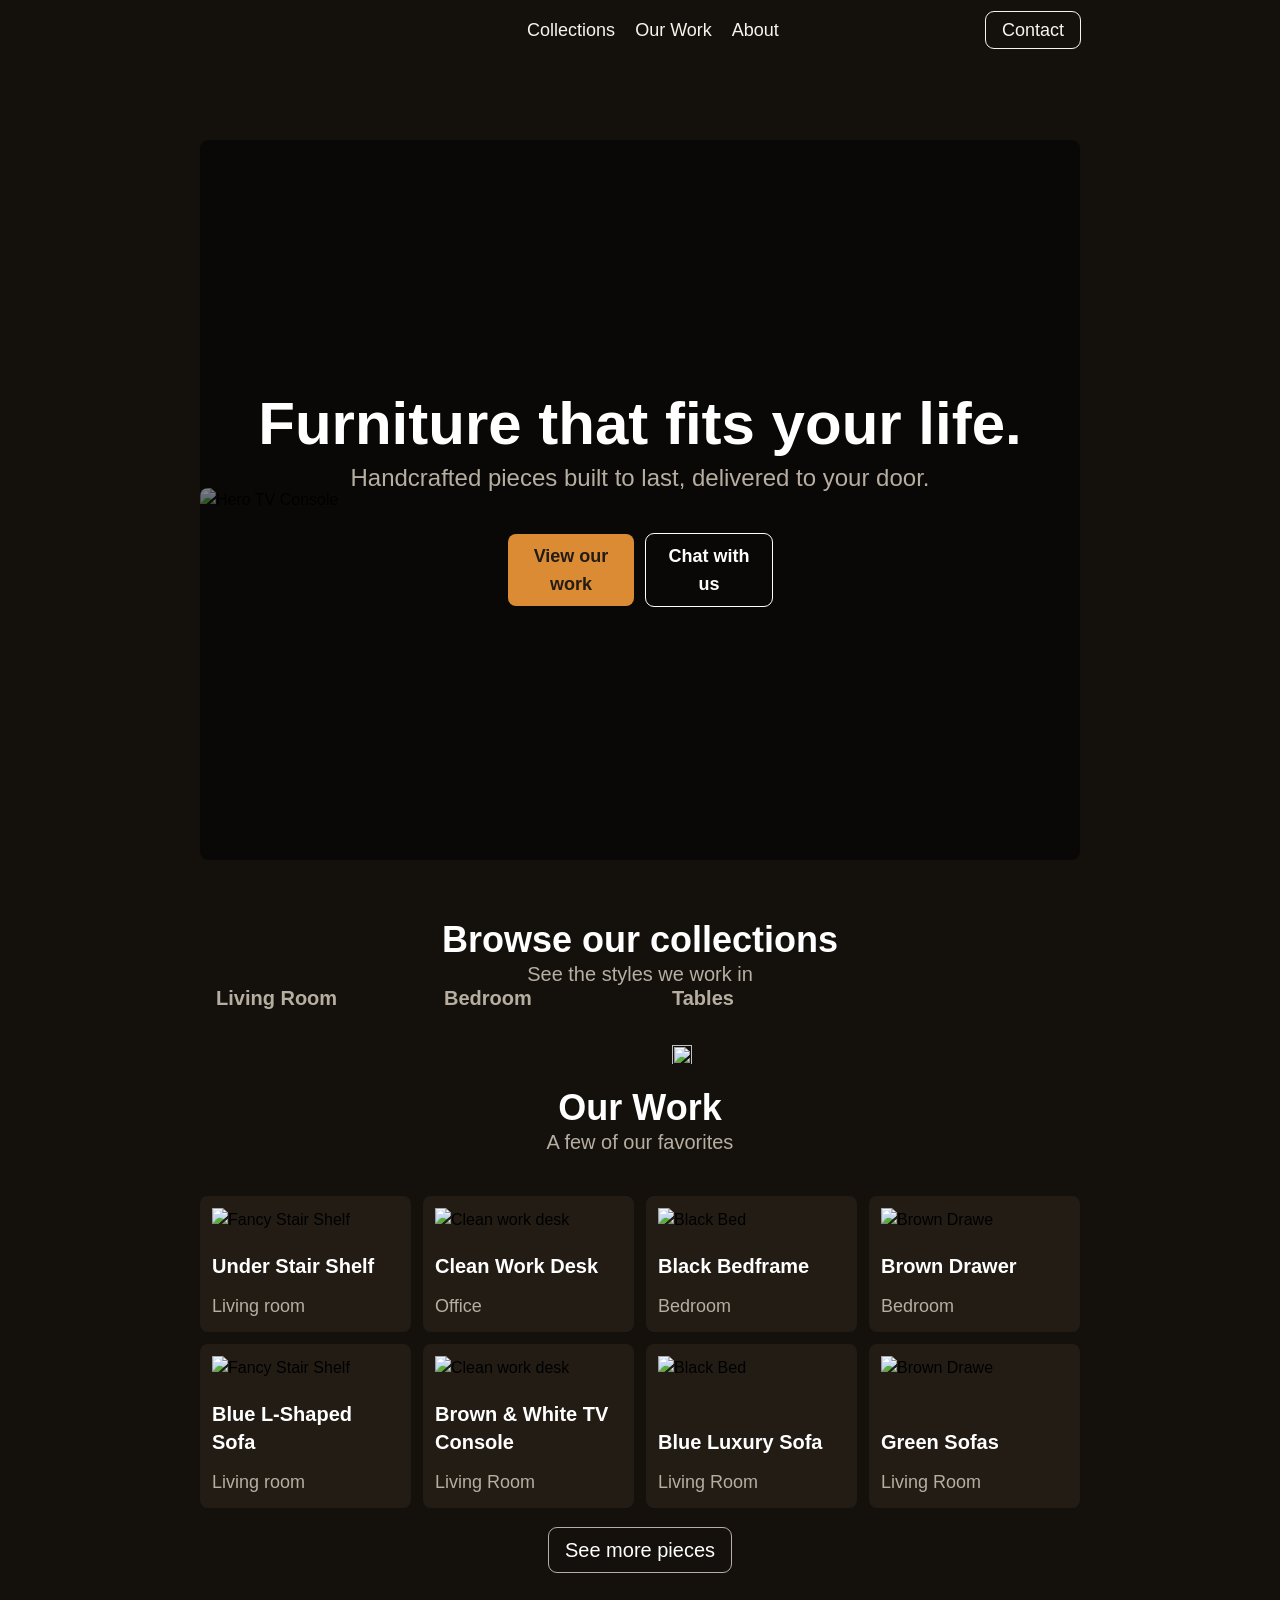
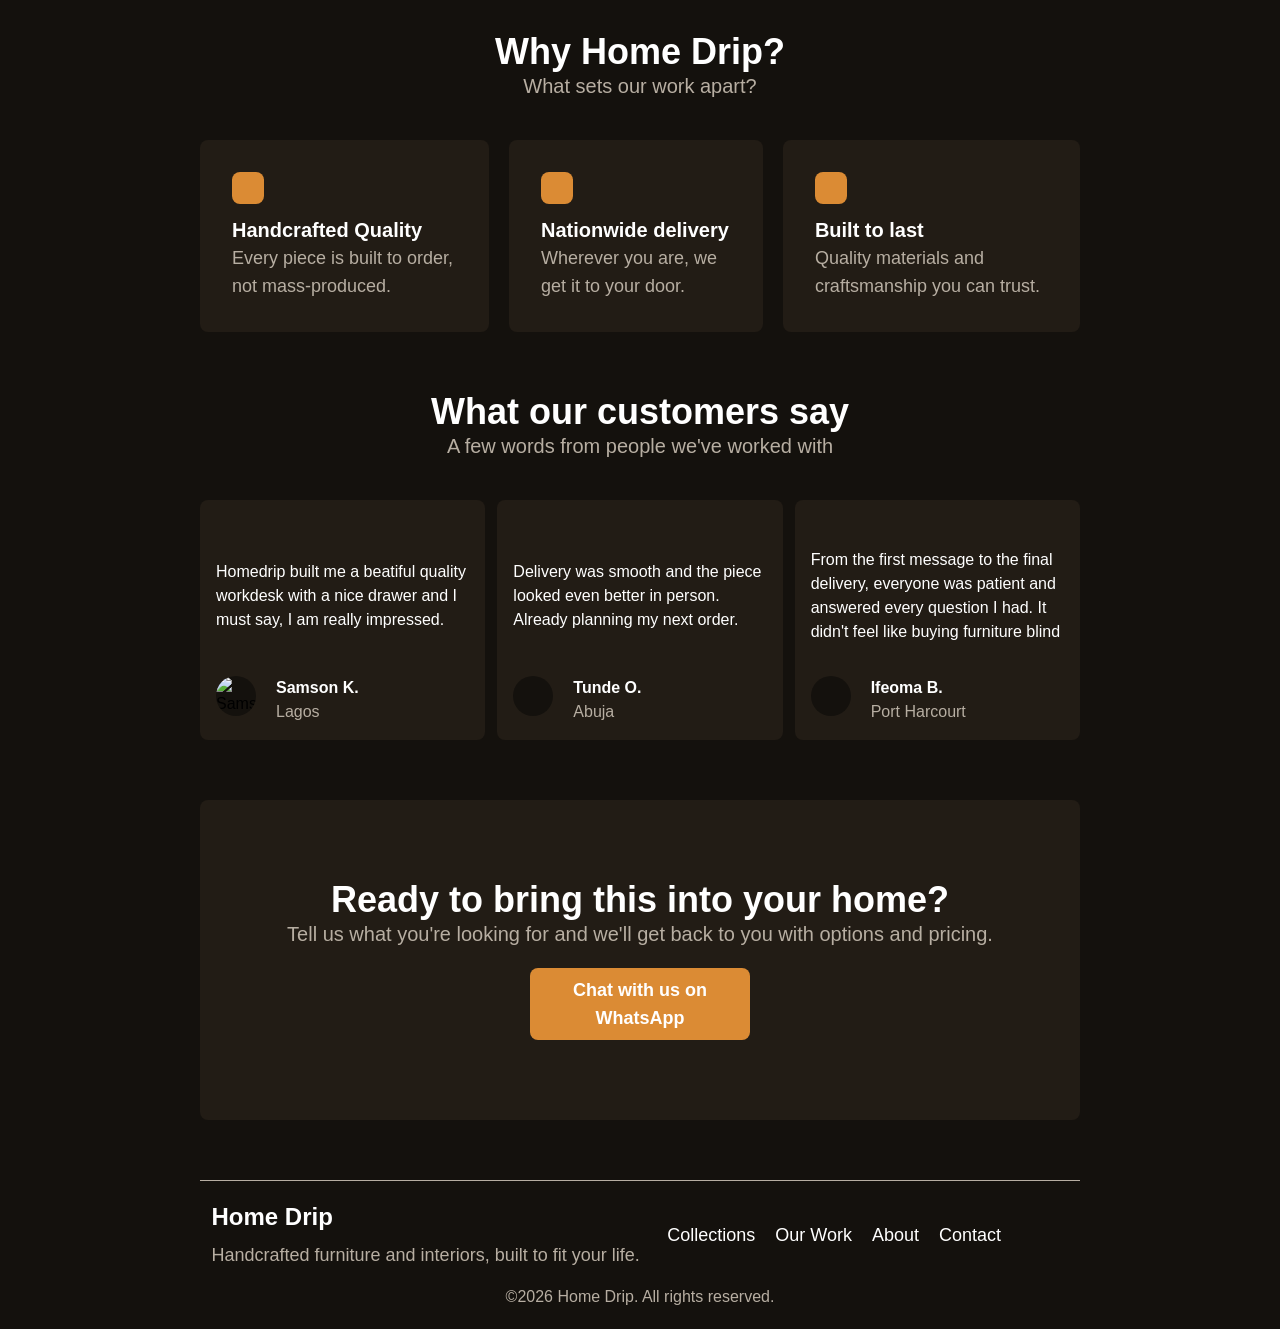
==== commit b2cd03bb: "Added Favicon, browse collection, and one testimonial" ====
--- a/index.html
+++ b/index.html
@@ -4,6 +4,7 @@
     <meta charset="UTF-8">
     <meta name="viewport" content="width=device-width, initial-scale=1.0">
     <link rel="stylesheet" href="./src/output.css">
+    <link rel="icon" type="image/x-icon" sizes="64x64" href="https://res.cloudinary.com/pnfbjbp5/image/upload/v1793007934/Logo_zkksp0.png">
     <script src="https://kit.fontawesome.com/fe6bbb0a27.js" crossorigin="anonymous"></script>
     <title>HomeDrip</title>
 </head>
@@ -81,37 +82,37 @@
                 </div>
 
                 <div class="grid grid-cols-2 lg:grid-cols-4 lg:gap-8 gap-3">
-                    <div class="relative text-text-muted lg:bg-[url(https://res.cloudinary.com/pnfbjbp5/image/upload/v1790334566/brown-chair-tv-console_bxjtbb.jpg)] lg:bg-cover rounded-lg">
+                    <a href="gallery.html?category=living-room" aria-label="Browse living room furniture" class="block relative text-text-muted lg:bg-[url(https://res.cloudinary.com/pnfbjbp5/image/upload/v1790334566/brown-chair-tv-console_bxjtbb.jpg)] lg:bg-cover rounded-lg">
                     <div class="absolute bg-base/50 w-full h-full"></div>
                     
                     <img src="https://res.cloudinary.com/pnfbjbp5/image/upload/v1790334566/brown-chair-tv-console_bxjtbb.jpg" alt="" class="lg:hidden">
 
                     <div class="absolute top-2 left-2 md:text-lg lg:text-xl md:left-4 md:top-4"><i class="fa-solid fa-couch"></i></div>
                     <div class="absolute bottom-2 left-2 font-bold md:text-lg lg:text-xl md:left-4 md:bottom-4">Living Room</div>
-                    </div>
-
-                    <div class="relative text-text-muted bg-[url(https://res.cloudinary.com/pnfbjbp5/image/upload/v1790168865/147936d4-1750-4619-88d1-a25b05a998a7_lohdo0.jpg)] bg-cover rounded-lg">
+                    </a>
+
+                    <a href="gallery.html?category=bedroom" aria-label="Browse bedroom furniture" class="block relative text-text-muted bg-[url(https://res.cloudinary.com/pnfbjbp5/image/upload/v1790168865/147936d4-1750-4619-88d1-a25b05a998a7_lohdo0.jpg)] bg-cover rounded-lg">
                         <div class="absolute bg-base/50 w-full h-full"></div>
 
                         <div class="absolute top-2 left-2 md:text-lg lg:text-xl md:left-4 md:top-4"><i class="fa-solid fa-bed"></i></div>
                         <div class="absolute bottom-2 left-2 font-bold md:text-lg lg:text-xl md:left-4 md:bottom-4">Bedroom</div>
-                    </div>
-
-                    <div class="relative text-text-muted bg-[url(https://res.cloudinary.com/pnfbjbp5/image/upload/v1790337154/black-white-table-1_vdnwpt.jpg)] bg-cover rounded-lg">
+                    </a>
+
+                    <a href="gallery.html?category=tables" aria-label="Browse tables" class="block relative text-text-muted bg-[url(https://res.cloudinary.com/pnfbjbp5/image/upload/v1790337154/black-white-table-1_vdnwpt.jpg)] bg-cover rounded-lg">
                         <div class="absolute bg-base/50 w-full h-full"></div>
                         
                         <div class="absolute top-2 left-2 md:text-lg lg:text-xl md:left-4 md:top-4"><img src="https://res.cloudinary.com/pnfbjbp5/image/upload/v1790338734/free_icon_1_fcdsuo.svg" alt="" class="w-5 h-5"></div>
                         <div class="absolute bottom-2 left-2 font-bold md:text-lg lg:text-xl md:left-4 md:bottom-4">Tables</div>
-                    </div>
-
-                    <div class="relative text-text-muted rounded-lg overflow-hidden">
+                    </a>
+
+                    <a href="gallery.html?category=office" aria-label="Browse office furniture" class="block relative text-text-muted rounded-lg overflow-hidden">
                         <div class="absolute bg-base/50 w-full h-full"></div>
                         
                         <img src="https://res.cloudinary.com/pnfbjbp5/image/upload/v1790403546/dark-brown-table_etonez.jpg" alt="">
 
                         <div class="absolute top-2 left-2 md:text-lg lg:text-xl md:left-4 md:top-4"><img src="https://res.cloudinary.com/pnfbjbp5/image/upload/v1790400155/office_desk_studio_desk_chair_furniture_table_lamp_office_icon_124445_iwxhak.svg" alt="" class="w-5 h-5"></div>
                         <div class="absolute bottom-2 left-2 font-bold md:text-lg lg:text-xl md:left-4 md:bottom-4">Office</div>
-                    </div>
+                    </a>
                 </div>
             </div>
 
@@ -267,13 +268,13 @@
                         <div class="p-4 flex flex-col gap-3 bg-surface rounded-lg md:h-60 md:justify-between">
                             <i class="fa-solid fa-quote-left text-primary"></i>
 
-                            <p class="text-white">The quality was way beyond what I expected for the price. My living room finally feels finished.</p>
+                            <p class="text-white">Homedrip built me a beatiful quality workdesk with a nice drawer and I must say, I am really impressed.</p>
 
                             <div class="flex items-start gap-5">
-                                <div class="w-10 h-10 bg-base rounded-full"></div>
+                                <div class="w-10 h-10 bg-base rounded-full overflow-hidden"><img src="https://res.cloudinary.com/pnfbjbp5/image/upload/v1793124401/ChatGPT_Image_May_13_2026_01_55_39_PM_zgkqcj.png" alt="Samson"></div>
 
                                 <div>
-                                    <h4 class="text-white font-semibold">Chidinma A.</h4>
+                                    <h4 class="text-white font-semibold">Samson K.</h4>
                                     <p class="text-text-muted">Lagos</p>
                                 </div>
                             </div>
--- a/src/output.css
+++ b/src/output.css
@@ -216,9 +216,6 @@
   .top-0 {
     top: 0px;
   }
-  .top-1 {
-    top: var(--spacing);
-  }
   .top-1\/2 {
     top: calc(1 / 2 * 100%);
   }
@@ -264,9 +261,6 @@
   .z-110 {
     z-index: 110;
   }
-  .z-120 {
-    z-index: 120;
-  }
   .mx-auto {
     margin-inline: auto;
   }
@@ -300,6 +294,9 @@
   .mb-15 {
     margin-bottom: calc(var(--spacing) * 15);
   }
+  .block {
+    display: block;
+  }
   .flex {
     display: flex;
   }
@@ -312,12 +309,6 @@
   .inline-block {
     display: inline-block;
   }
-  .table {
-    display: table;
-  }
-  .h-0 {
-    height: 0px;
-  }
   .h-0\.5 {
     height: calc(var(--spacing) * 0.5);
   }
@@ -333,27 +324,9 @@
   .h-11 {
     height: calc(var(--spacing) * 11);
   }
-  .h-\[00px\] {
-    height: 00px;
-  }
-  .h-\[50px\] {
-    height: 50px;
-  }
   .h-\[60\%\] {
     height: 60%;
   }
-  .h-\[80px\] {
-    height: 80px;
-  }
-  .h-\[100px\] {
-    height: 100px;
-  }
-  .h-\[150px\] {
-    height: 150px;
-  }
-  .h-\[200px\] {
-    height: 200px;
-  }
   .h-\[220px\] {
     height: 220px;
   }
@@ -381,39 +354,9 @@
   .w-20 {
     width: calc(var(--spacing) * 20);
   }
-  .w-30 {
-    width: calc(var(--spacing) * 30);
-  }
-  .w-50 {
-    width: calc(var(--spacing) * 50);
-  }
-  .w-\[00px\] {
-    width: 00px;
-  }
-  .w-\[20px\] {
-    width: 20px;
-  }
   .w-\[50\%\] {
     width: 50%;
   }
-  .w-\[50px\] {
-    width: 50px;
-  }
-  .w-\[80px\] {
-    width: 80px;
-  }
-  .w-\[100px\] {
-    width: 100px;
-  }
-  .w-\[150px\] {
-    width: 150px;
-  }
-  .w-\[200px\] {
-    width: 200px;
-  }
-  .w-\[510px\] {
-    width: 510px;
-  }
   .w-full {
     width: 100%;
   }
@@ -422,13 +365,6 @@
   }
   .flex-1 {
     flex: 1;
-  }
-  .border-collapse {
-    border-collapse: collapse;
-  }
-  .-translate-y-1 {
-    --tw-translate-y: calc(var(--spacing) * -1);
-    translate: var(--tw-translate-x) var(--tw-translate-y);
   }
   .-translate-y-1\.5 {
     --tw-translate-y: calc(var(--spacing) * -1.5);
@@ -442,10 +378,6 @@
     --tw-translate-y: calc(var(--spacing) * -4);
     translate: var(--tw-translate-x) var(--tw-translate-y);
   }
-  .translate-y-1 {
-    --tw-translate-y: var(--spacing);
-    translate: var(--tw-translate-x) var(--tw-translate-y);
-  }
   .translate-y-1\.5 {
     --tw-translate-y: calc(var(--spacing) * 1.5);
     translate: var(--tw-translate-x) var(--tw-translate-y);
@@ -456,14 +388,8 @@
   .rotate-45 {
     rotate: 45deg;
   }
-  .transform {
-    transform: var(--tw-rotate-x,) var(--tw-rotate-y,) var(--tw-rotate-z,) var(--tw-skew-x,) var(--tw-skew-y,);
-  }
   .cursor-pointer {
     cursor: pointer;
-  }
-  .resize {
-    resize: both;
   }
   .grid-cols-1 {
     grid-template-columns: repeat(1, minmax(0, 1fr));
@@ -533,9 +459,6 @@
   }
   .border-text-muted {
     border-color: var(--color-text-muted);
-  }
-  .border-white {
-    border-color: var(--color-white);
   }
   .border-white\/10 {
     border-color: color-mix(in srgb, #fff 10%, transparent);
@@ -673,9 +596,6 @@
   .text-white {
     color: var(--color-white);
   }
-  .underline {
-    text-decoration-line: underline;
-  }
   .opacity-0 {
     opacity: 0%;
   }
@@ -698,10 +618,6 @@
     -webkit-backdrop-filter: var(--tw-backdrop-blur,) var(--tw-backdrop-brightness,) var(--tw-backdrop-contrast,) var(--tw-backdrop-grayscale,) var(--tw-backdrop-hue-rotate,) var(--tw-backdrop-invert,) var(--tw-backdrop-opacity,) var(--tw-backdrop-saturate,) var(--tw-backdrop-sepia,);
     backdrop-filter: var(--tw-backdrop-blur,) var(--tw-backdrop-brightness,) var(--tw-backdrop-contrast,) var(--tw-backdrop-grayscale,) var(--tw-backdrop-hue-rotate,) var(--tw-backdrop-invert,) var(--tw-backdrop-opacity,) var(--tw-backdrop-saturate,) var(--tw-backdrop-sepia,);
   }
-  .backdrop-filter {
-    -webkit-backdrop-filter: var(--tw-backdrop-blur,) var(--tw-backdrop-brightness,) var(--tw-backdrop-contrast,) var(--tw-backdrop-grayscale,) var(--tw-backdrop-hue-rotate,) var(--tw-backdrop-invert,) var(--tw-backdrop-opacity,) var(--tw-backdrop-saturate,) var(--tw-backdrop-sepia,);
-    backdrop-filter: var(--tw-backdrop-blur,) var(--tw-backdrop-brightness,) var(--tw-backdrop-contrast,) var(--tw-backdrop-grayscale,) var(--tw-backdrop-hue-rotate,) var(--tw-backdrop-invert,) var(--tw-backdrop-opacity,) var(--tw-backdrop-saturate,) var(--tw-backdrop-sepia,);
-  }
   .transition {
     transition-property: color, background-color, border-color, outline-color, text-decoration-color, fill, stroke, --tw-gradient-from, --tw-gradient-via, --tw-gradient-to, opacity, box-shadow, transform, translate, scale, rotate, filter, -webkit-backdrop-filter, backdrop-filter, display, content-visibility, overlay, pointer-events;
     transition-timing-function: var(--tw-ease, var(--default-transition-timing-function));
@@ -728,10 +644,6 @@
   .duration-700 {
     --tw-duration: 700ms;
     transition-duration: 700ms;
-  }
-  .ease-out {
-    --tw-ease: var(--ease-out);
-    transition-timing-function: var(--ease-out);
   }
   .after\:absolute::after {
     content: var(--tw-content);
@@ -1165,26 +1077,6 @@
   inherits: false;
   initial-value: 0;
 }
-@property --tw-rotate-x {
-  syntax: "*";
-  inherits: false;
-}
-@property --tw-rotate-y {
-  syntax: "*";
-  inherits: false;
-}
-@property --tw-rotate-z {
-  syntax: "*";
-  inherits: false;
-}
-@property --tw-skew-x {
-  syntax: "*";
-  inherits: false;
-}
-@property --tw-skew-y {
-  syntax: "*";
-  inherits: false;
-}
 @property --tw-border-style {
   syntax: "*";
   inherits: false;
@@ -1354,10 +1246,6 @@
   inherits: false;
 }
 @property --tw-duration {
-  syntax: "*";
-  inherits: false;
-}
-@property --tw-ease {
   syntax: "*";
   inherits: false;
 }
@@ -1372,11 +1260,6 @@
       --tw-translate-x: 0;
       --tw-translate-y: 0;
       --tw-translate-z: 0;
-      --tw-rotate-x: initial;
-      --tw-rotate-y: initial;
-      --tw-rotate-z: initial;
-      --tw-skew-x: initial;
-      --tw-skew-y: initial;
       --tw-border-style: solid;
       --tw-font-weight: initial;
       --tw-shadow: 0 0 #0000;
@@ -1417,7 +1300,6 @@
       --tw-backdrop-saturate: initial;
       --tw-backdrop-sepia: initial;
       --tw-duration: initial;
-      --tw-ease: initial;
       --tw-content: "";
     }
   }
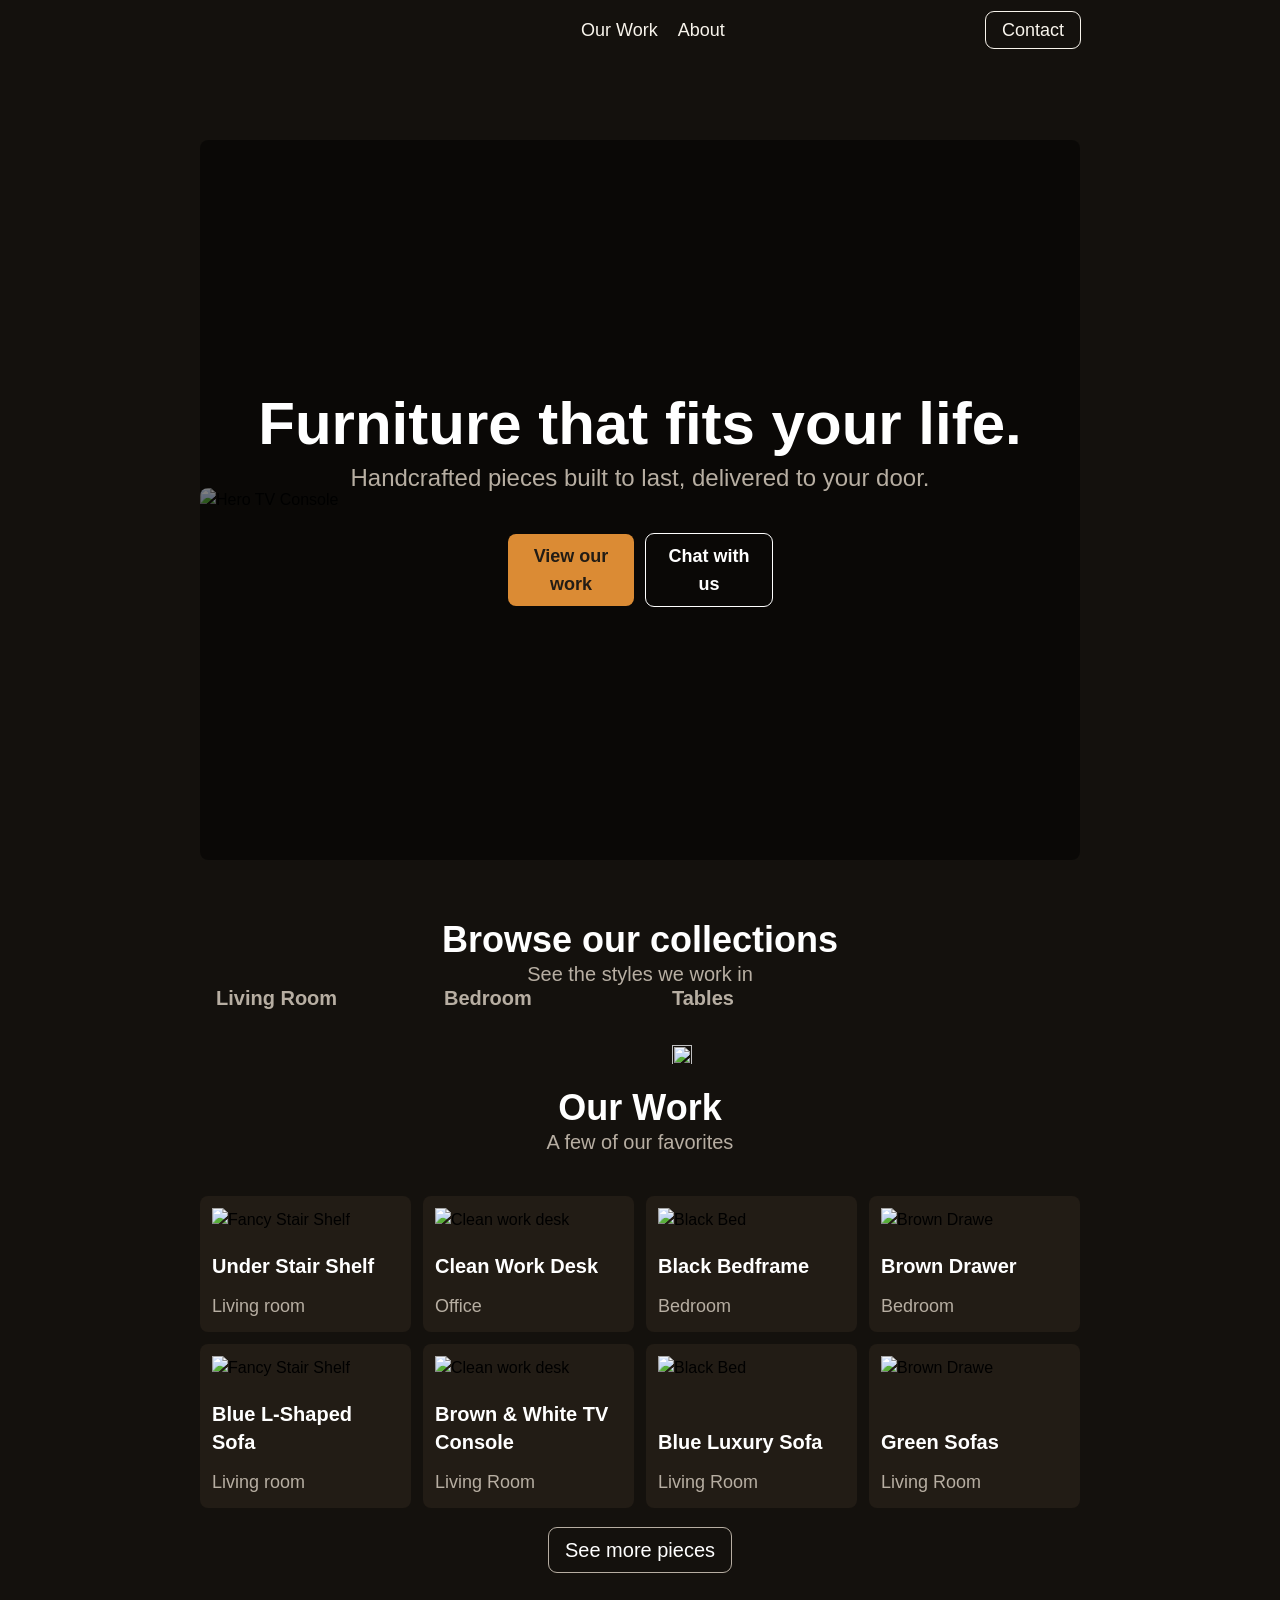
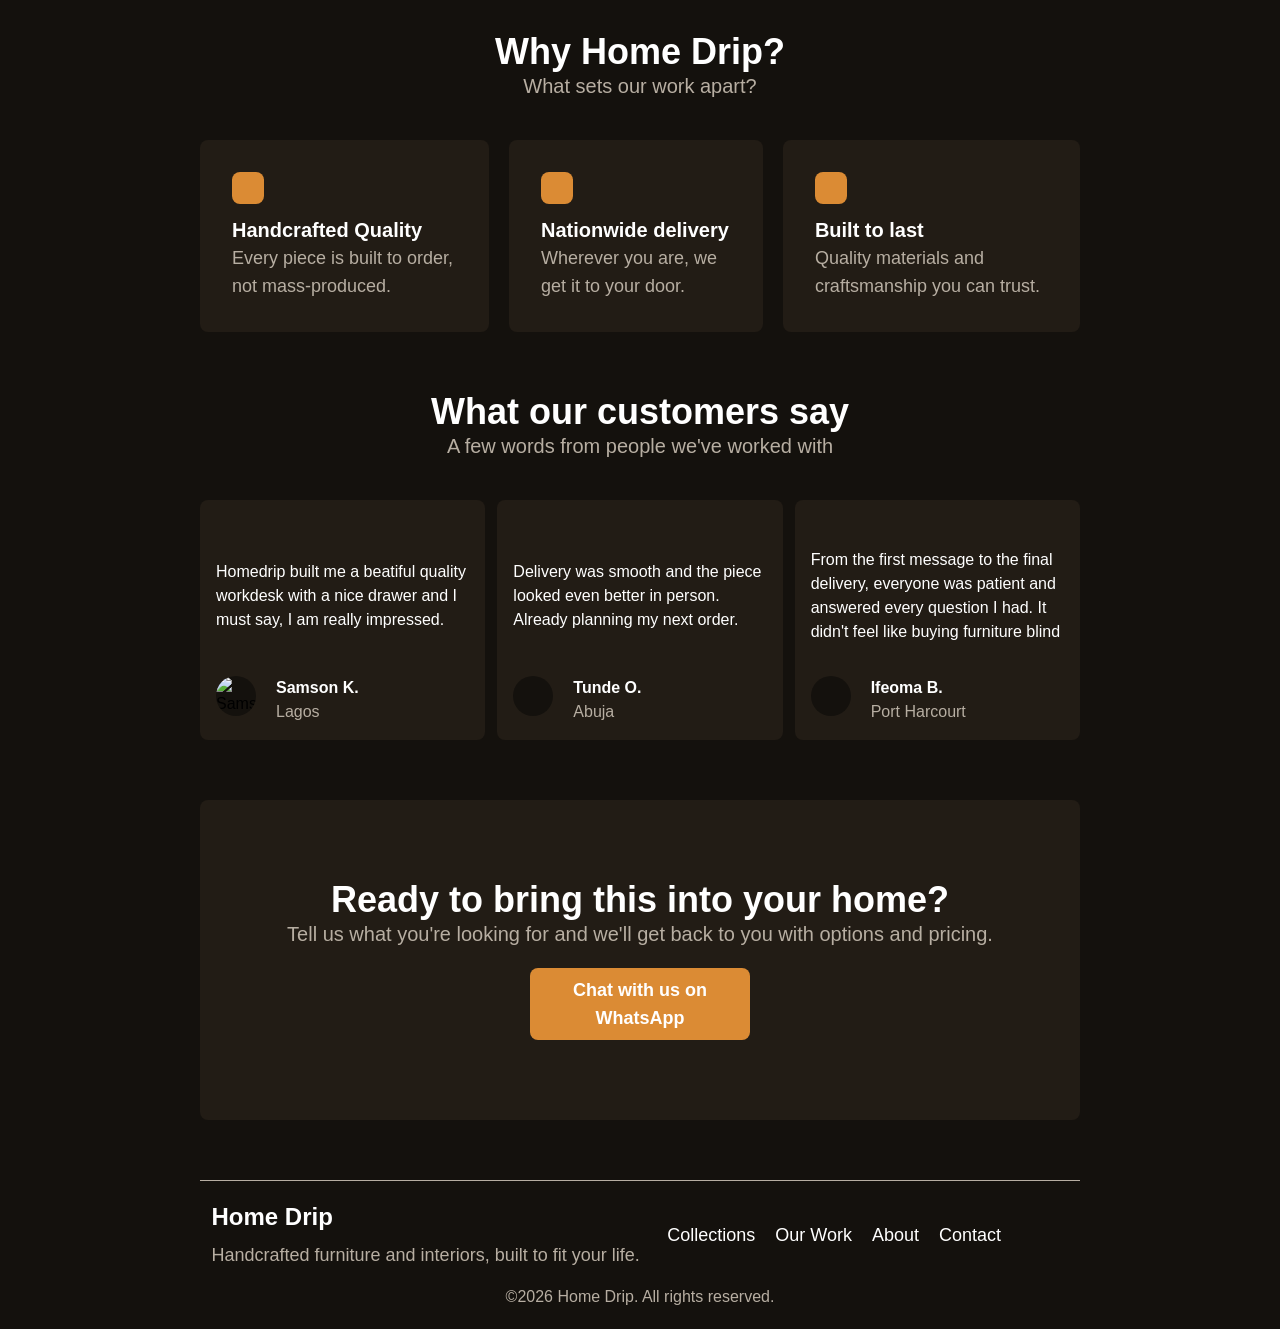
==== commit 445a122b: "sls" ====
--- a/index.html
+++ b/index.html
@@ -15,7 +15,7 @@
 
             <div class="hidden md:block">
                 <ul class="flex gap-5 md:text-lg md:gap-5">
-                    <a href="#collections" class="relative hover:text-primary hover:duration-300 after:absolute after:bottom-0 after:left-0 after:h-[2px] after:w-0 after:bg-primary after:transition-all after:duration-300 hover:after:w-full"><li>Collections</li></a>
+                    <!-- <a href="#collections" class="relative hover:text-primary hover:duration-300 after:absolute after:bottom-0 after:left-0 after:h-[2px] after:w-0 after:bg-primary after:transition-all after:duration-300 hover:after:w-full"><li>Collections</li></a> -->
                     <a href="#our-work" class="relative hover:text-primary hover:duration-300 after:absolute after:bottom-0 after:left-0 after:h-[2px] after:w-0 after:bg-primary after:transition-all after:duration-300 hover:after:w-full"><li>Our Work</li></a>
                     <a href="#about" class="relative hover:text-primary hover:duration-300 after:absolute after:bottom-0 after:left-0 after:h-[2px] after:w-0 after:bg-primary after:transition-all after:duration-300 hover:after:w-full"><li>About</li></a>
                 </ul>
@@ -34,7 +34,7 @@
 
         <div id="mobile-menu" class="hidden w-full h-auto p-5 bg-primary opacity-0 -translate-y-4 transition-all duration-700 pointer-events-none">
             <ul class="text-center flex flex-col gap-3">
-                <a href="#collections" class="p-3 border rounded-lg text-white font-semibold active:bg-base"><li>Collections</li></a>
+                <!-- <a href="#collections" class="p-3 border rounded-lg text-white font-semibold active:bg-base"><li>Collections</li></a> -->
                 <a href="#our-work" class="p-3 border rounded-lg text-white font-semibold active:bg-base"><li>Our Work</li></a>
                 <a href="#about" class="p-3 border rounded-lg text-white font-semibold active:bg-base"><li>About</li></a>
                 <a href="#contact" class="p-3 border rounded-lg text-white font-semibold active:bg-base"><li>Contact</li></a>
--- a/src/output.css
+++ b/src/output.css
@@ -33,7 +33,6 @@
     --radius-lg: 0.5rem;
     --radius-xl: 0.75rem;
     --radius-2xl: 1rem;
-    --ease-out: cubic-bezier(0, 0, 0.2, 1);
     --blur-sm: 8px;
     --default-transition-duration: 150ms;
     --default-transition-timing-function: cubic-bezier(0.4, 0, 0.2, 1);
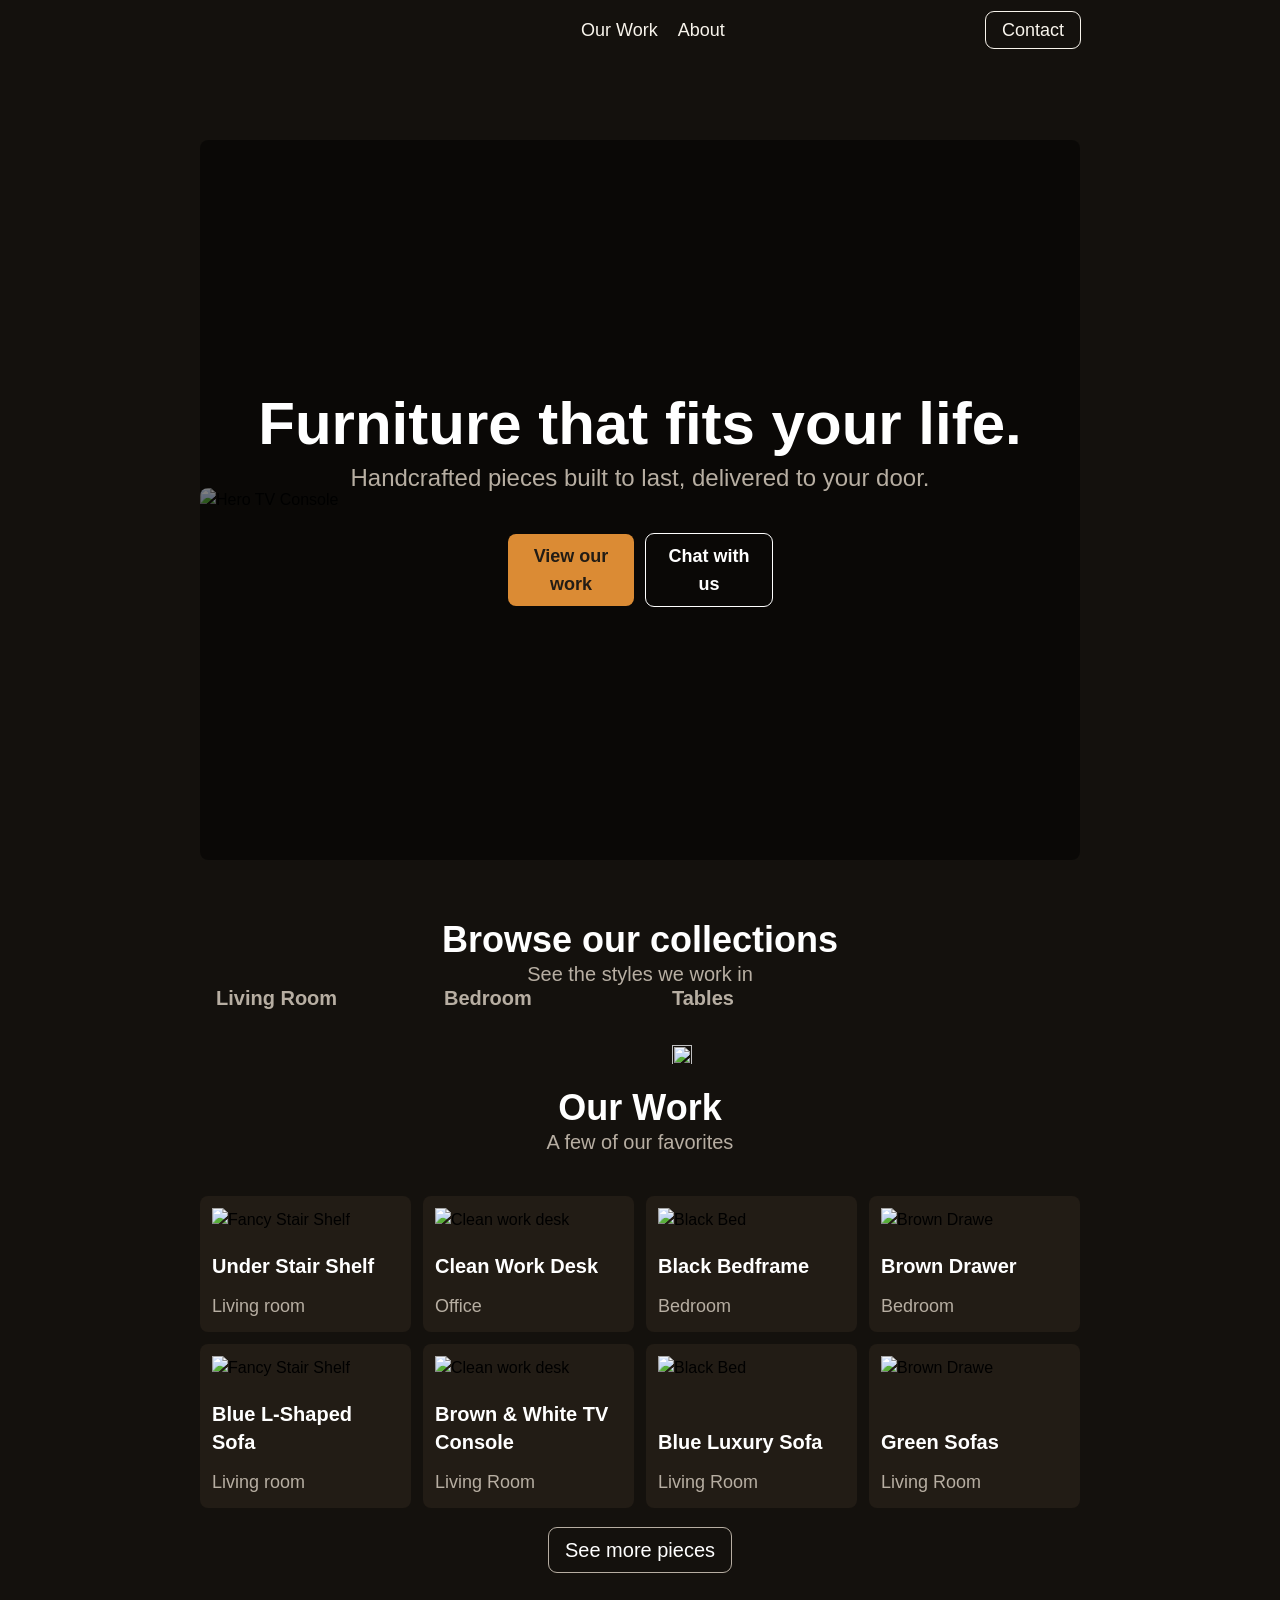
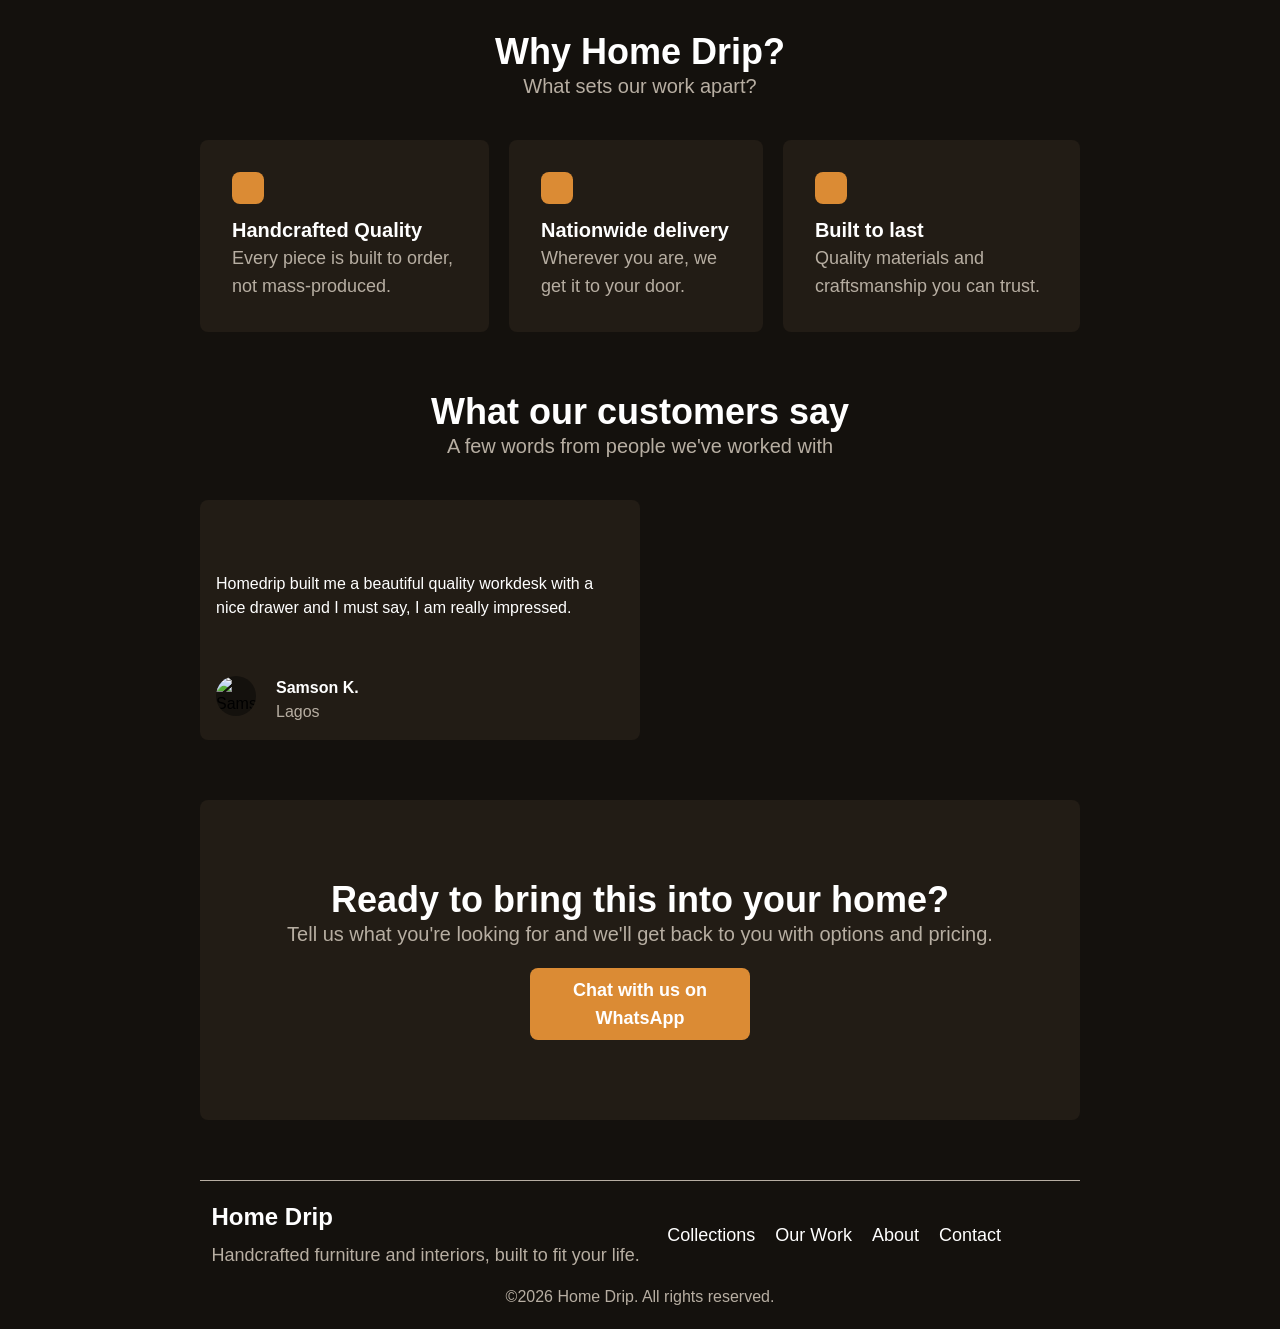
==== commit b3d07b16: "Removed the dummy reviews" ====
--- a/index.html
+++ b/index.html
@@ -9,6 +9,17 @@
     <title>HomeDrip</title>
 </head>
 <body class="bg-base relative">
+    <div id="site-loader" role="status" aria-label="Loading HomeDrip">
+        <div class="loader-content">
+            <div class="loader-mark">
+                <span class="loader-orbit" aria-hidden="true"></span>
+                <img src="https://res.cloudinary.com/pnfbjbp5/image/upload/v1793007934/Logo_zkksp0.png" alt="HomeDrip" class="loader-logo">
+            </div>
+            <p class="loader-name">Home<span>Drip</span></p>
+            <p class="loader-caption">Crafting your experience</p>
+        </div>
+    </div>
+
     <header class="fixed top-0 w-full z-100">
         <nav id="navbar" class="flex justify-between items-center p-4 md:px-10 md:py-4 lg:px-50 text-text-primary z-110">
             <a href="index.html"><img src="https://res.cloudinary.com/pnfbjbp5/image/upload/v1793007934/Logo_zkksp0.png" alt="" class="w-20 md:w-30"></a>
@@ -59,8 +70,8 @@
                     </div>
 
                     <div class="flex flex-col gap-3 text-center font-bold md:w-[70%] lg:w-[30%] lg:flex-row lg:text-lg lg:mx-auto">
-                        <a href="#our-work" class="px-4 py-2 bg-primary text-surface rounded-lg hover:bg-primary/50 hover:text-white lg:flex-1">View our work</a>
-                        <a href="https://wa.me/2348119739827" class="px-4 py-2 outline rounded-lg hover:bg-surface lg:flex-1">Chat with us</a>
+                        <a href="#our-work" class="motion-link px-4 py-2 bg-primary text-surface rounded-lg hover:bg-primary/50 hover:text-white lg:flex-1">View our work</a>
+                        <a href="https://wa.me/2348119739827" class="motion-link px-4 py-2 outline rounded-lg hover:bg-surface lg:flex-1">Chat with us</a>
                     </div>
                 </div>
 
@@ -73,7 +84,7 @@
         </section>
 
         <!-- Browse Our Collections -->
-        <section id="collections" class="mb-15">
+        <section id="collections" class="mb-15 scroll-mt-35">
 
             <div>
                 <div class="mb-5 lg:text-center lg:mb-10">
@@ -82,7 +93,7 @@
                 </div>
 
                 <div class="grid grid-cols-2 lg:grid-cols-4 lg:gap-8 gap-3">
-                    <a href="gallery.html?category=living-room" aria-label="Browse living room furniture" class="block relative text-text-muted lg:bg-[url(https://res.cloudinary.com/pnfbjbp5/image/upload/v1790334566/brown-chair-tv-console_bxjtbb.jpg)] lg:bg-cover rounded-lg">
+                    <a href="gallery.html?category=living-room" aria-label="Browse living room furniture" class="collection-card block relative text-text-muted lg:bg-[url(https://res.cloudinary.com/pnfbjbp5/image/upload/v1790334566/brown-chair-tv-console_bxjtbb.jpg)] lg:bg-cover rounded-lg">
                     <div class="absolute bg-base/50 w-full h-full"></div>
                     
                     <img src="https://res.cloudinary.com/pnfbjbp5/image/upload/v1790334566/brown-chair-tv-console_bxjtbb.jpg" alt="" class="lg:hidden">
@@ -91,21 +102,21 @@
                     <div class="absolute bottom-2 left-2 font-bold md:text-lg lg:text-xl md:left-4 md:bottom-4">Living Room</div>
                     </a>
 
-                    <a href="gallery.html?category=bedroom" aria-label="Browse bedroom furniture" class="block relative text-text-muted bg-[url(https://res.cloudinary.com/pnfbjbp5/image/upload/v1790168865/147936d4-1750-4619-88d1-a25b05a998a7_lohdo0.jpg)] bg-cover rounded-lg">
+                    <a href="gallery.html?category=bedroom" aria-label="Browse bedroom furniture" class="collection-card block relative text-text-muted bg-[url(https://res.cloudinary.com/pnfbjbp5/image/upload/v1790168865/147936d4-1750-4619-88d1-a25b05a998a7_lohdo0.jpg)] bg-cover rounded-lg">
                         <div class="absolute bg-base/50 w-full h-full"></div>
 
                         <div class="absolute top-2 left-2 md:text-lg lg:text-xl md:left-4 md:top-4"><i class="fa-solid fa-bed"></i></div>
                         <div class="absolute bottom-2 left-2 font-bold md:text-lg lg:text-xl md:left-4 md:bottom-4">Bedroom</div>
                     </a>
 
-                    <a href="gallery.html?category=tables" aria-label="Browse tables" class="block relative text-text-muted bg-[url(https://res.cloudinary.com/pnfbjbp5/image/upload/v1790337154/black-white-table-1_vdnwpt.jpg)] bg-cover rounded-lg">
+                    <a href="gallery.html?category=tables" aria-label="Browse tables" class="collection-card block relative text-text-muted bg-[url(https://res.cloudinary.com/pnfbjbp5/image/upload/v1790337154/black-white-table-1_vdnwpt.jpg)] bg-cover rounded-lg">
                         <div class="absolute bg-base/50 w-full h-full"></div>
                         
                         <div class="absolute top-2 left-2 md:text-lg lg:text-xl md:left-4 md:top-4"><img src="https://res.cloudinary.com/pnfbjbp5/image/upload/v1790338734/free_icon_1_fcdsuo.svg" alt="" class="w-5 h-5"></div>
                         <div class="absolute bottom-2 left-2 font-bold md:text-lg lg:text-xl md:left-4 md:bottom-4">Tables</div>
                     </a>
 
-                    <a href="gallery.html?category=office" aria-label="Browse office furniture" class="block relative text-text-muted rounded-lg overflow-hidden">
+                    <a href="gallery.html?category=office" aria-label="Browse office furniture" class="collection-card block relative text-text-muted rounded-lg overflow-hidden">
                         <div class="absolute bg-base/50 w-full h-full"></div>
                         
                         <img src="https://res.cloudinary.com/pnfbjbp5/image/upload/v1790403546/dark-brown-table_etonez.jpg" alt="">
@@ -119,7 +130,7 @@
         </section>
 
         <!-- Our Work -->
-        <section id="our-work" class="mb-15">
+        <section id="our-work" class="mb-15 scroll-mt-35">
             <div class="flex flex-col">
                 <div class="mb-5 lg:text-center lg:mb-10">
                     <h2 class="text-white text-xl font-semibold md:text-3xl lg:text-4xl">Our Work</h2>
@@ -201,14 +212,14 @@
                     </div>
                 </div>
 
-                <a href="gallery.html" class="mt-5 inline-block py-2 px-4 outline outline-text-muted text-white rounded-lg mx-auto hover:bg-primary transition duration-300 lg:text-xl">See more pieces</a>
+                <a href="gallery.html" class="motion-link mt-5 inline-block py-2 px-4 outline outline-text-muted text-white rounded-lg mx-auto hover:bg-primary transition duration-300 lg:text-xl">See more pieces</a>
 
             </div>
 
         </section>
 
         <!-- Why Home Drip -->
-         <section id="about" class="mb-15">
+         <section id="about" class="mb-15 scroll-mt-35">
 
             <div>
 
@@ -219,7 +230,7 @@
 
                 <div class="flex flex-col md:flex-row justify-center gap-5">
 
-                    <div class="flex lg:flex-col lg:p-8 items-start gap-3 bg-surface p-4 rounded-lg">
+                    <div class="benefit-card flex lg:flex-col lg:p-8 items-start gap-3 bg-surface p-4 rounded-lg">
                         <i class="fa-solid fa-hammer text-white p-4 bg-primary rounded-lg lg:text-xl"></i>
 
                         <div>
@@ -228,7 +239,7 @@
                         </div>
                     </div>
 
-                    <div class="flex lg:flex-col lg:p-8 items-start gap-3 bg-surface p-4 rounded-lg">
+                    <div class="benefit-card flex lg:flex-col lg:p-8 items-start gap-3 bg-surface p-4 rounded-lg">
                         
                         <i class="fa-solid fa-truck text-white p-4 bg-primary rounded-lg lg:text-xl"></i>
 
@@ -238,7 +249,7 @@
                         </div>
                     </div>
 
-                    <div class="flex lg:flex-col lg:p-8 items-start gap-3 bg-surface p-4  rounded-lg">
+                    <div class="benefit-card flex lg:flex-col lg:p-8 items-start gap-3 bg-surface p-4 rounded-lg">
                         
                         <i class="fa-solid fa-check-double text-white p-4 bg-primary rounded-lg lg:text-xl"></i>
 
@@ -263,12 +274,12 @@
                 </div>
 
                 <div class="flex flex-col md:flex-row gap-3">
-                    <div class="flex flex-col gap-5 md:w-[33%]">
-
-                        <div class="p-4 flex flex-col gap-3 bg-surface rounded-lg md:h-60 md:justify-between">
+                    <div class="flex flex-col gap-5 md:w-[50%]">
+
+                        <div class="testimonial-card p-4 flex flex-col gap-3 bg-surface rounded-lg md:h-60 md:justify-between">
                             <i class="fa-solid fa-quote-left text-primary"></i>
 
-                            <p class="text-white">Homedrip built me a beatiful quality workdesk with a nice drawer and I must say, I am really impressed.</p>
+                            <p class="text-white">Homedrip built me a beautiful quality workdesk with a nice drawer and I must say, I am really impressed.</p>
 
                             <div class="flex items-start gap-5">
                                 <div class="w-10 h-10 bg-base rounded-full overflow-hidden"><img src="https://res.cloudinary.com/pnfbjbp5/image/upload/v1793124401/ChatGPT_Image_May_13_2026_01_55_39_PM_zgkqcj.png" alt="Samson"></div>
@@ -282,9 +293,9 @@
 
                     </div>
 
-                    <div class="flex flex-col gap-5 md:w-[33%]">
-
-                        <div class="p-4 flex flex-col gap-3 bg-surface rounded-lg md:h-60 md:justify-between">
+                    <!-- <div class="flex flex-col gap-5 md:w-[33%]">
+
+                        <div class="testimonial-card p-4 flex flex-col gap-3 bg-surface rounded-lg md:h-60 md:justify-between">
                             <i class="fa-solid fa-quote-left text-primary"></i>
 
                             <p class="text-white">Delivery was smooth and the piece looked even better in person. Already planning my next order.</p>
@@ -303,7 +314,7 @@
 
                     <div class="flex flex-col gap-5 md:w-[33%]">
 
-                        <div class="p-4 flex flex-col gap-3 bg-surface rounded-lg md:h-60 md:justify-between">
+                        <div class="testimonial-card p-4 flex flex-col gap-3 bg-surface rounded-lg md:h-60 md:justify-between">
                             <i class="fa-solid fa-quote-left text-primary"></i>
 
                             <p class="text-white">From the first message to the final delivery, everyone was patient and answered every question I had. It didn't feel like buying furniture blind</p>
@@ -318,7 +329,7 @@
                             </div>
                         </div>
 
-                    </div>
+                    </div> -->
 
                 </div>
 
@@ -337,7 +348,7 @@
                     </div>
 
                     <div class="flex flex-col gap-3 text-center">
-                        <a href="https://wa.me/2348119739827" class="px-4 py-2 bg-primary text-white font-bold rounded-lg md:w-[50%] lg:w-[25%] lg:text-lg md:mx-auto hover:text-base">Chat with us on WhatsApp</a>
+                        <a href="https://wa.me/2348119739827" class="motion-link px-4 py-2 bg-primary text-white font-bold rounded-lg md:w-[50%] lg:w-[25%] lg:text-lg md:mx-auto hover:text-base">Chat with us on WhatsApp</a>
                     </div>
                     
                 </div>
--- a/src/output.css
+++ b/src/output.css
@@ -390,6 +390,9 @@
   .cursor-pointer {
     cursor: pointer;
   }
+  .scroll-mt-35 {
+    scroll-margin-top: calc(var(--spacing) * 35);
+  }
   .grid-cols-1 {
     grid-template-columns: repeat(1, minmax(0, 1fr));
   }
@@ -847,9 +850,6 @@
     .md\:py-6 {
       padding-block: calc(var(--spacing) * 6);
     }
-    .md\:py-8 {
-      padding-block: calc(var(--spacing) * 8);
-    }
     .md\:py-20 {
       padding-block: calc(var(--spacing) * 20);
     }
@@ -871,10 +871,6 @@
     .md\:text-lg {
       font-size: var(--text-lg);
       line-height: var(--tw-leading, var(--text-lg--line-height));
-    }
-    .md\:text-xl {
-      font-size: var(--text-xl);
-      line-height: var(--tw-leading, var(--text-xl--line-height));
     }
   }
   @media (width >= 64rem) {
@@ -1004,6 +1000,78 @@
     }
   }
 }
+#site-loader {
+  position: fixed;
+  inset: 0;
+  z-index: 9999;
+  display: grid;
+  place-items: center;
+  background: var(--color-base);
+  opacity: 1;
+  visibility: visible;
+  transition: opacity 450ms ease, visibility 450ms ease;
+}
+#site-loader.is-hidden {
+  opacity: 0;
+  visibility: hidden;
+  pointer-events: none;
+}
+.loader-content {
+  display: flex;
+  flex-direction: column;
+  align-items: center;
+  gap: 0.5rem;
+}
+.loader-mark {
+  position: relative;
+  display: grid;
+  width: 9rem;
+  height: 9rem;
+  margin-bottom: 0.75rem;
+  place-items: center;
+}
+.loader-orbit {
+  position: absolute;
+  inset: 0;
+  border: 2px solid rgb(219 139 52 / 0.18);
+  border-top-color: var(--color-primary);
+  border-radius: 50%;
+  animation: loader-orbit 1.4s linear infinite;
+}
+.loader-logo {
+  width: 6rem;
+  height: 6rem;
+  object-fit: contain;
+  animation: loader-logo 1.8s ease-in-out infinite;
+}
+.loader-name {
+  color: var(--color-text-primary);
+  font-size: 1.5rem;
+  font-weight: 700;
+  letter-spacing: 0.06em;
+}
+.loader-name span {
+  color: var(--color-primary);
+}
+.loader-caption {
+  color: var(--color-text-muted);
+  font-size: 0.75rem;
+  letter-spacing: 0.16em;
+  text-transform: uppercase;
+}
+@keyframes loader-orbit {
+  to {
+    transform: rotate(360deg);
+  }
+}
+@keyframes loader-logo {
+  0%, 100% {
+    transform: translateY(0) scale(0.96);
+  }
+  50% {
+    transform: translateY(-0.3rem) scale(1);
+  }
+}
 .scroll-reveal {
   opacity: 0;
   transform: translateY(1.25rem);
@@ -1012,6 +1080,39 @@
 .scroll-reveal.is-visible {
   opacity: 1;
   transform: translateY(0);
+}
+.motion-link {
+  transition: transform 300ms cubic-bezier(0.2, 0.7, 0.2, 1), color 300ms ease, background-color 300ms ease;
+}
+.collection-card, .benefit-card, .testimonial-card {
+  transition: transform 350ms cubic-bezier(0.2, 0.7, 0.2, 1), box-shadow 350ms ease;
+}
+.collection-card > img {
+  transition: transform 500ms cubic-bezier(0.2, 0.7, 0.2, 1);
+}
+.collection-card > div:first-child {
+  transition: background-color 350ms ease;
+}
+.collection-card:focus-visible, .motion-link:focus-visible {
+  outline: 2px solid var(--color-primary);
+  outline-offset: 4px;
+}
+@media (hover: hover) {
+  .motion-link:hover {
+    transform: translateY(-2px);
+  }
+  .collection-card:hover, .benefit-card:hover, .testimonial-card:hover {
+    transform: translateY(-4px);
+  }
+  .collection-card:hover {
+    box-shadow: 0 12px 30px rgb(0 0 0 / 0.2);
+  }
+  .collection-card:hover > img {
+    transform: scale(1.035);
+  }
+  .collection-card:hover > div:first-child {
+    background-color: rgb(20 17 13 / 0.35);
+  }
 }
 #navbar {
   transition: background-color 300ms ease;
@@ -1059,6 +1160,9 @@
   .scroll-reveal {
     opacity: 1;
     transform: none;
+  }
+  .loader-orbit, .loader-logo {
+    animation: none;
   }
 }
 @property --tw-translate-x {
